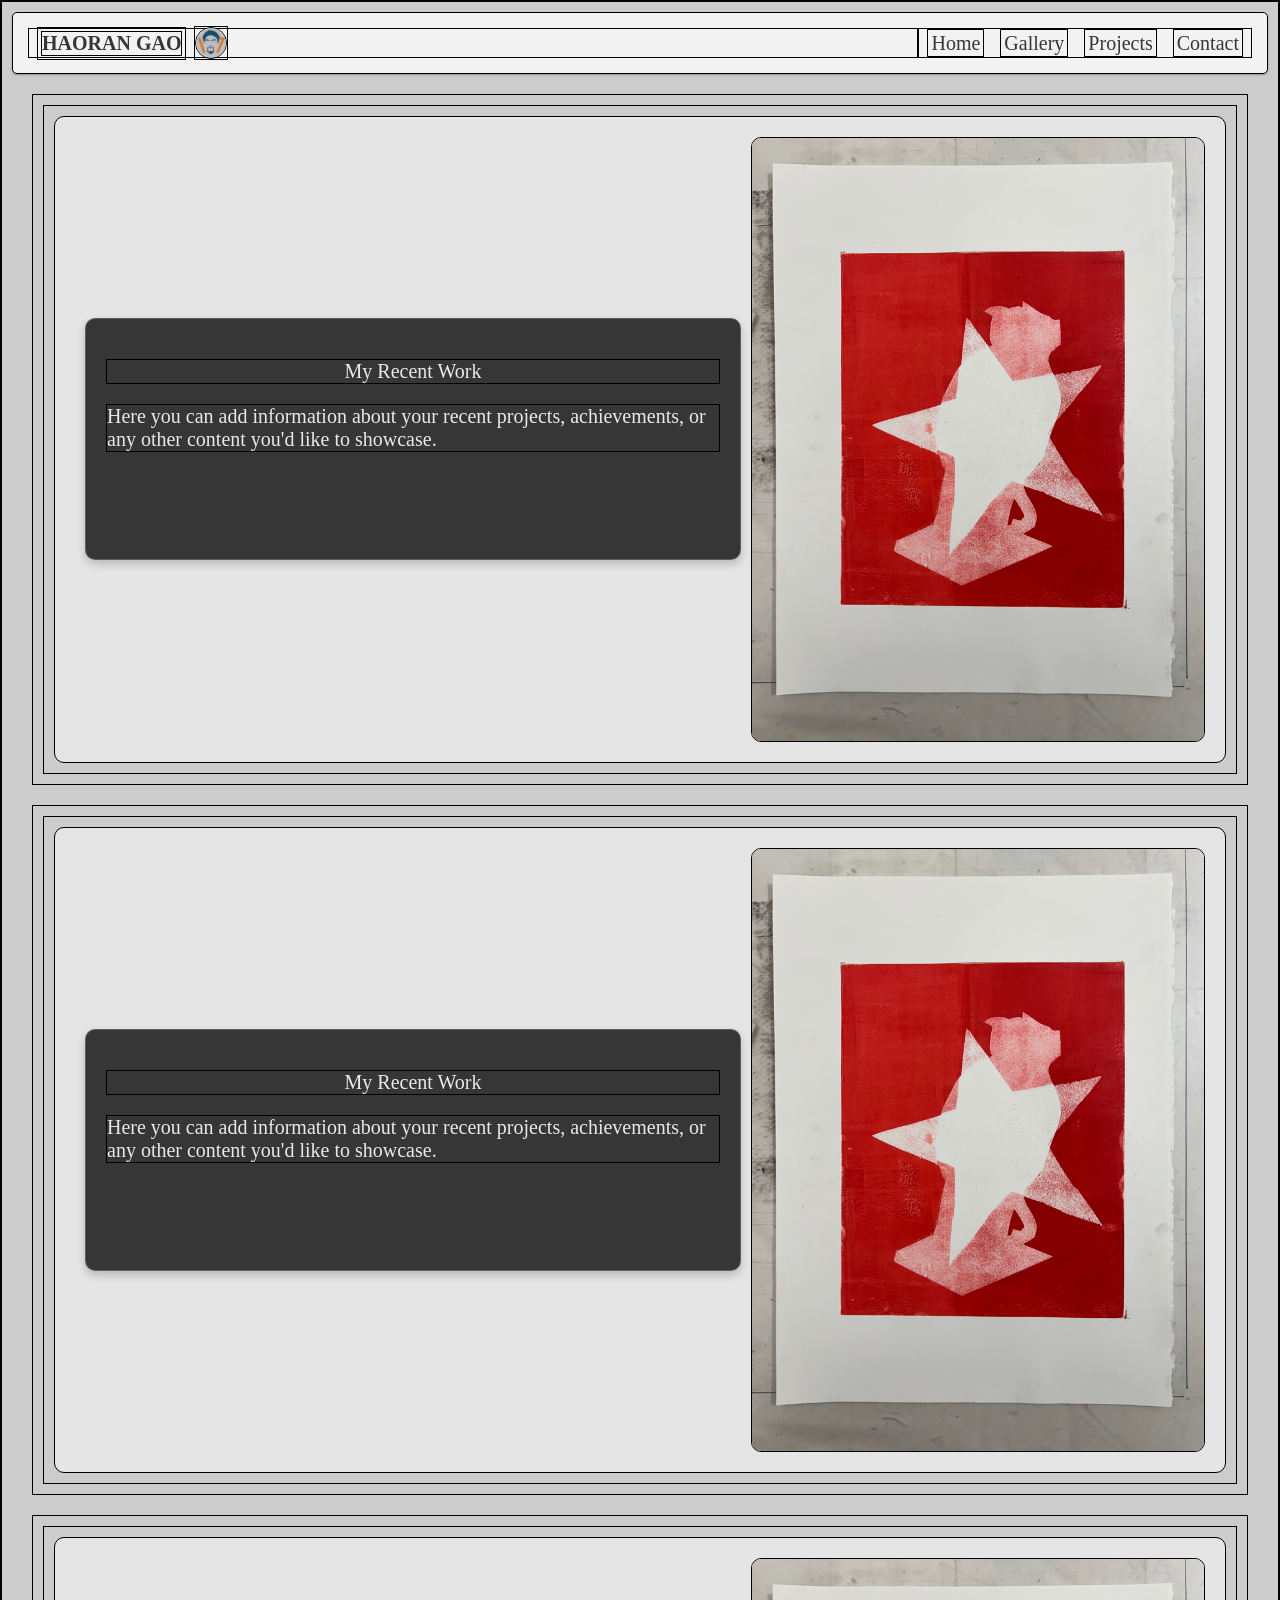
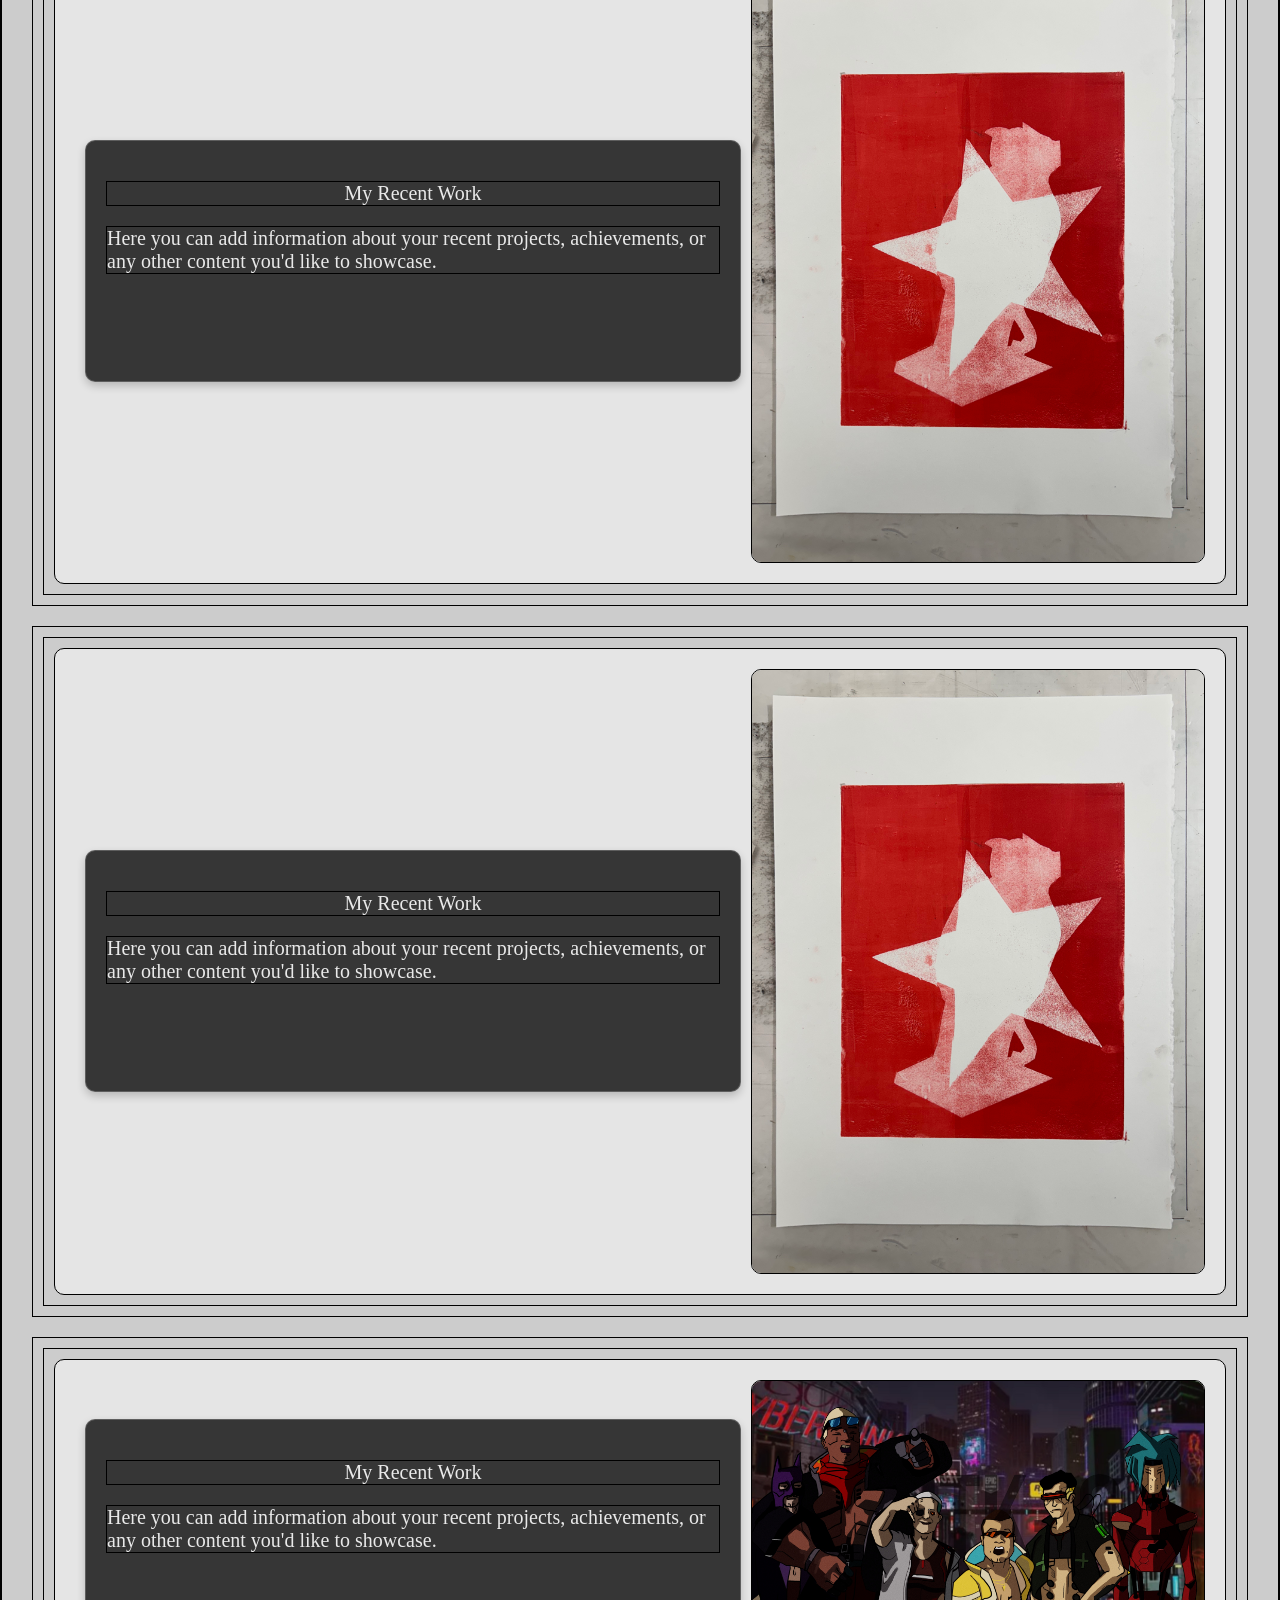
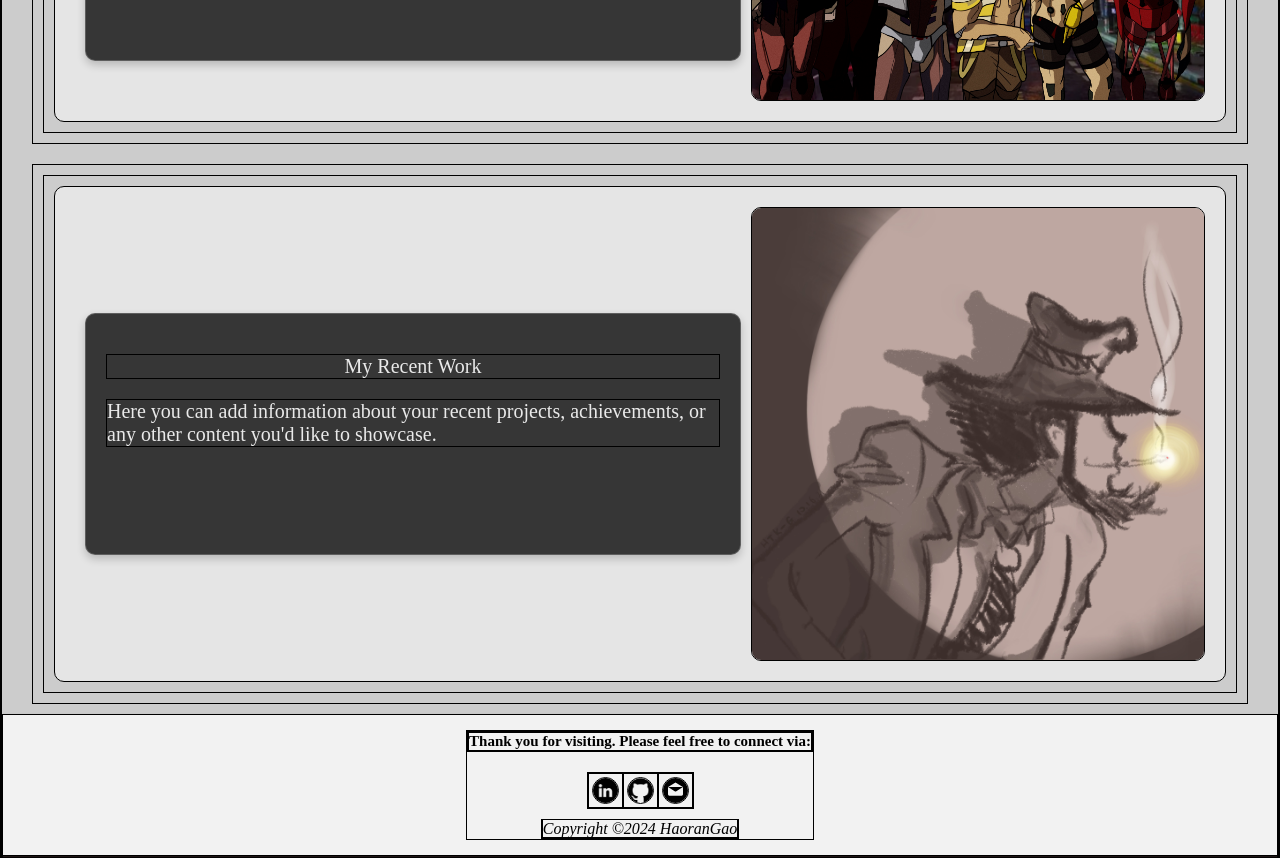
==== gallery.html @ ced47482 "first commit" ====
<!DOCTYPE html>
<html lang="en">
  <head>
    <meta charset="UTF-8" />
    <meta name="viewport" content="width=device-width, initial-scale=1.0" />
    <meta
      name="description"
      content="Explore the portfolio of Haoran Gao, a designer, developer, and artist with a passion for innovation and creativity."
    />
    <meta
      name="keywords"
      content="Haoran Gao, Web Design, Developer, Portfolio, Art, Technology"
    />
    <meta name="author" content="Harrison Gao" />
    <meta name="robots" content="index, follow" />
    <!-- Tells Google to index this page -->
    <title>HTK·浩然</title>
    <link rel="icon" href="assets/images/favicon.ico" />
    <link rel="stylesheet" href="CSS/style.css" />
    <script src="js/script.js" defer></script>
    <script type="application/ld+json">
      {
        "@context": "https://schema.org",
        "@type": "Person",
        "name": "Haoran Gao",
        "jobTitle": "Web Developer & Designer",
        "url": "https://yourwebsite.com",
        "sameAs": [
          "https://www.linkedin.com/in/harrisongao/",
          "https://github.com/HTK-G"
        ]
      }
    </script>
  </head>

  <!-- 网站主体，我用flex box来设计的，整体为 column排列 -->
  <body>
    <!-- 导航栏 -->
    <header class="flex topBar base shadow">
      <!-- profile picture + logo -->
      <div
        class="flex home"
        style="justify-content: flex-start; align-items: center"
      >
        <a class="nav mgr8 mgl8" href="index.html"><b>HAORAN GAO </b></a>
        <a href="index.html"
          ><img
            class="topIcon flex1"
            src="assets/images/logos/Navy.png"
            alt="HaoranGao Logo"
        /></a>
      </div>
      <!-- Navigation links -->
      <div class="hamburger" onclick="toggleMenu()">
        <span></span>
        <span></span>
        <span></span>
      </div>
      <div class="nav-links">
        <a class="nav mgl8 mgr8" href="index.html">Home</a>
        <!-- <a class="nav mgl8 mgr8" href="about.html">About</a> -->
        <a class="nav mgl8 mgr8" href="gallery.html">Gallery</a>
        <a class="nav mgl8 mgr8" href="project.html">Projects</a>
        <a class="nav mgl8 mgr8" onclick="location.href='#contact'">Contact</a>
      </div>
    </header>

    <!-- 主内容 -->

    <section class="flex1 content column" style="margin: 10px 30px 10px 30px">
      <!-- New flex box -->
      <div class="content-wrapper">
        <div class="profile-box" style="margin: 10px 10px; align-items: center">
          <div
            class="contentBase display shadow mgt8"
            style="background-color: rgba(45, 45, 45, 0.95)"
          >
            <p style="font-family: garamond; text-align: center">
              My Recent Work
            </p>
            <p style="font-family: 'Times New Roman', Times, serif">
              Here you can add information about your recent projects,
              achievements, or any other content you'd like to showcase.
            </p>
          </div>
          <img
            src="assets/images/artwork/IMG_6521.jpeg"
            alt="Project Image"
            style="order: 2"
          />
          <!-- /* This puts the image on the right side */  -->
        </div>
      </div>
    </section>

    <section class="flex1 content column" style="margin: 10px 30px 10px 30px">
      <!-- New flex box -->
      <div class="content-wrapper">
        <div class="profile-box" style="margin: 10px 10px; align-items: center">
          <div
            class="contentBase display shadow mgt8"
            style="background-color: rgba(45, 45, 45, 0.95)"
          >
            <p style="font-family: garamond; text-align: center">
              My Recent Work
            </p>
            <p style="font-family: 'Times New Roman', Times, serif">
              Here you can add information about your recent projects,
              achievements, or any other content you'd like to showcase.
            </p>
          </div>
          <img
            src="assets/images/artwork/IMG_6521.jpeg"
            alt="Project Image"
            style="order: 2"
          />
          <!-- /* This puts the image on the right side */  -->
        </div>
      </div>
    </section>

    <section class="flex1 content column" style="margin: 10px 30px 10px 30px">
      <!-- New flex box -->
      <div class="content-wrapper">
        <div class="profile-box" style="margin: 10px 10px; align-items: center">
          <div
            class="contentBase display shadow mgt8"
            style="background-color: rgba(45, 45, 45, 0.95)"
          >
            <p style="font-family: garamond; text-align: center">
              My Recent Work
            </p>
            <p style="font-family: 'Times New Roman', Times, serif">
              Here you can add information about your recent projects,
              achievements, or any other content you'd like to showcase.
            </p>
          </div>
          <img
            src="assets/images/artwork/IMG_6521.jpeg"
            alt="Project Image"
            style="order: 2"
          />
          <!-- /* This puts the image on the right side */  -->
        </div>
      </div>
    </section>

    <section class="flex1 content column" style="margin: 10px 30px 10px 30px">
      <!-- New flex box -->
      <div class="content-wrapper">
        <div class="profile-box" style="margin: 10px 10px; align-items: center">
          <div
            class="contentBase display shadow mgt8"
            style="background-color: rgba(45, 45, 45, 0.95)"
          >
            <p style="font-family: garamond; text-align: center">
              My Recent Work
            </p>
            <p style="font-family: 'Times New Roman', Times, serif">
              Here you can add information about your recent projects,
              achievements, or any other content you'd like to showcase.
            </p>
          </div>
          <img
            src="assets/images/artwork/IMG_6521.jpeg"
            alt="Project Image"
            style="order: 2"
          />
          <!-- /* This puts the image on the right side */  -->
        </div>
      </div>
    </section>

    <section class="flex1 content column" style="margin: 10px 30px 10px 30px">
      <!-- New flex box -->
      <div class="content-wrapper">
        <div class="profile-box" style="margin: 10px 10px; align-items: center">
          <div
            class="contentBase display shadow mgt8"
            style="background-color: rgba(45, 45, 45, 0.95)"
          >
            <p style="font-family: garamond; text-align: center">
              My Recent Work
            </p>
            <p style="font-family: 'Times New Roman', Times, serif">
              Here you can add information about your recent projects,
              achievements, or any other content you'd like to showcase.
            </p>
          </div>
          <img
            src="assets/images/artwork/《赛博贵物：狠活行者》.jpg"
            alt="Project Image"
            style="order: 2"
          />
          <!-- /* This puts the image on the right side */  -->
        </div>
      </div>
    </section>

    <section class="flex1 content column" style="margin: 10px 30px 10px 30px">
      <!-- New flex box -->
      <div class="content-wrapper">
        <div class="profile-box" style="margin: 10px 10px; align-items: center">
          <div
            class="contentBase display shadow mgt8"
            style="background-color: rgba(45, 45, 45, 0.95)"
          >
            <p style="font-family: garamond; text-align: center">
              My Recent Work
            </p>
            <p style="font-family: 'Times New Roman', Times, serif">
              Here you can add information about your recent projects,
              achievements, or any other content you'd like to showcase.
            </p>
          </div>
          <img
            src="assets/images/artwork/Romantic.jpg"
            alt="Project Image"
            style="order: 2"
          />
          <!-- /* This puts the image on the right side */  -->
        </div>
      </div>
    </section>

    <!-- bottom display area -->
    <section
      class="flex1 flex footer base shadow"
      style="border-radius: 0; height: 100px; justify-content: center"
      id="contact"
    >
      <!-- 底部栏中间区 -->
      <div
        class="flex column"
        style="justify-content: center; align-items: center"
      >
        <div class="flex" style="align-self: center; margin-bottom: 10px">
          <b style="font-size: 15px"
            >Thank you for visiting. Please feel free to connect via:</b
          >
        </div>
        <!-- profile picture + logo -->
        <div
          class="flex"
          style="justify-content: center; align-items: center; margin: 10px"
        >
          <a
            style="display: inline-block"
            href="https://www.linkedin.com/in/harrisongao/"
            target="_blank"
          >
            <img
              class="flex topIcon"
              style="width: 25px; align-self: center; margin: 3px"
              src="assets/images/icons/linkedin.png"
              alt="a"
            />
          </a>
          <a
            style="display: inline-block"
            href="https://github.com/HTK-G"
            target="_blank"
          >
            <img
              class="flex topIcon"
              style="width: 25px; align-self: center; margin: 3px"
              src="assets/images/icons/github.png"
              alt="a"
            />
          </a>
          <a style="display: inline-block" href="mailto:hg2655@nyu.edu"
            ><img
              class="flex topIcon"
              style="width: 25px; align-self: center; margin: 3px"
              src="assets/images/icons/email.svg"
              alt="email"
          /></a>
        </div>
        <div><i>Copyright ©2024 HaoranGao</i></div>
      </div>
    </section>

    <!-- Add this script at the end of the body tag -->
  </body>
</html>
---- CSS/style.css ----
/*  */
    * {
    border: 1px black solid;
    }

    /* GLOBAL STYLES
      These affect the entire website:
      - Sets up the background image
      - Makes sure the page takes up full height
      - Sets basic background color */
    body {

        display: flex;
        flex-direction: column;
        background-image: url("../assets/images/backgroundImages/blackGrey.jpg");
        background-color: rgb(0,0,0, 0.2);
        background-blend-mode: overlay;
        background-size: cover;
        background-attachment: fixed;
        margin: 0;
        padding: 0;
        display: flex;
        flex-direction: column;
        min-height: 100vh;
    }
    /* FOOTER STYLES
    Bottom section of the page:
    - Container sizing
    - Positioning
    - Spacing for footer content */
    .footer {
        padding: 15px; /* Reduced from 30px */
        height: 86px; /* Reduced by 14% from original 100px */
        z-index: 1;
        margin-top: auto;
    }

    .flex {
      display: flex;
    }

    .flex1 {
      flex: 1;
    }

    .column {
      flex-direction: column;
    }

    .topBar {
      margin-top: 25px auto;
      margin: 10px;
      padding: 15px;
      height: 30px;
      z-index: 2;
      border-radius: 10px;
    }

    .topBar::-webkit-scrollbar {
      display: none;
    }

    .topIcon {
      display: flex;
      align-self: center;
      width: 30px;
      border-radius: 50px;
    }

    .mgl8 {
      margin-left: 8px;
    }

    .mgr8 {
      margin-right: 8px;
    }

    .nav {
      display: flex;
      text-decoration: none;
      align-items: center;
      color: rgb(54, 54, 54);
      font-size: 20px;
      padding: 3px;
      font-family: rubik;
    }

    .nav:hover {
      color: #e7e7e7;
      background-color: rgb(56, 56, 56);
      border-radius: 5px;
    }

    .home {
      flex: 1;
      text-decoration: none;
      align-items: center;
    }

    /* MAIN CONTENT AREA STYLES
      Styles for the main page content:
      - Content container
      - Display cards
      - Scrolling behavior */
    .content::-webkit-scrollbar {
      display: none;
    }

    .shadow {
      box-shadow: rgba(144, 103, 103, 0.2) 0px 2px 1px -1px,
        rgb(0 0 0/14%) 0px 1px 1px 0px, rgb(0 0 0/12%) 0px 1px 3px 0px;
    }

    .base {
      background-color: rgba(255, 255, 255, 0.74);
      border-radius: 5px;
    }
    .contentBase {
      background-color: rgba(255, 255, 255, 0.5);
      border-radius: 5px;
    }

    .display {
      margin: 10px;
    }

    /* Profile Section Fixes */
    .content-wrapper {
      display: flex;
      justify-content: center;
      align-items: center;
      height: auto; /* Allow it to grow */
      margin: 10px; /* Adjust the margin as needed */
    }

    .profile-box {
        display: flex;
        align-items: center;
        justify-content: space-between;
        width: 95%;
        max-width: 1200px;
        margin: 0 auto;
        padding: 20px;
        background-color: rgba(255, 255, 255, 0.5);
        border-radius: 10px;
    }
    
    .profile-box img {
        width: 40%; /* 4:6 ratio */
        border-radius: 10px;
    }
    
    .profile-box .text-box {
        width: 60%; /* 4:6 ratio */
        padding: 20px;
        background-color: rgba(50, 50, 50, 0.8);
        color: white;
        border-radius: 10px;
        border: 1px solid rgba(255, 255, 255, 0.2);
        box-shadow: 0 4px 8px rgba(0, 0, 0, 0.2);
    }
    

    .profile-box div {
      flex-grow: 1;
      padding: 20px;
      background-color: rgba(50, 50, 50, 0.8);
      color: white;
      border-radius: 10px;
      border: 1px solid rgba(255, 255, 255, 0.2);
      box-shadow: 0 4px 8px rgba(0, 0, 0, 0.2);
      min-height: 200px;
      text-align: left;
    }

    .profile-box p {
      color: rgb(233, 233, 233);
      font-family: Arial, sans-serif;
      font-size: 20px;
    }

    /* Media Queries */
    @media (max-width: 768px) {
      .profile-box {
        flex-direction: column;
        width: 100%;
      }

      .profile-box img {
        width: 45vw;
        margin-right: 5px;
        margin-bottom: 5px;
      }

      .profile-box div {
        padding: 10px;
        text-align: center;
      }

      .profile-box p {
        font-size: 4vw;
      }
    }

    /* Hamburger Menu Styles */
    .hamburger {
      display: none;
      flex-direction: column;
      cursor: pointer;
      padding: 5px;
      margin-right: 15px;
    }

    .hamburger span {
      background: #363636;
      height: 3px;
      width: 25px;
      margin: 2px 0;
      border-radius: 2px;
      transition: all 0.3s ease;
    }

    .nav-links {
      display: flex;
      transition: all 0.3s ease-in-out;
    }

    /* Mobile Responsive Styles */
    /* HAMBURGER MENU STYLES
      Mobile navigation controls:
      - The three-line menu icon
      - Animation for menu open/close
      - Dropdown menu appearance */
    @media screen and (max-width: 768px) {
      .hamburger {
        display: flex;
      }

      .nav-links {
        display: none;
        position: absolute;
        top: 60px;
        right: 10px;
        flex-direction: column;
        background: rgba(255, 255, 255, 0.95);
        padding: 10px;
        border-radius: 5px;
        box-shadow: 0 2px 5px rgba(0, 0, 0, 0.2);
      }

      .nav-links.active {
        display: flex;
      }

      .nav-links a {
        margin: 5px 0;
      }

      /* Animation for hamburger menu */
      .hamburger.active span:nth-child(1) {
        transform: rotate(45deg) translate(5px, 5px);
      }

      .hamburger.active span:nth-child(2) {
        opacity: 0;
      }

      .hamburger.active span:nth-child(3) {
        transform: rotate(-45deg) translate(5px, -5px);
      }
    }



    .three-section-container {
        display: flex;
        justify-content: space-between;
        width: 95%;
        max-width: 1200px;
        margin: 20px auto;
    }
    
    .section-box {
        width: 32%; /* Evenly distributed in the row */
        background-color: rgba(50, 50, 50, 0.8);
        padding: 20px;
        text-align: center;
        border-radius: 10px;
        box-shadow: 0 4px 8px rgba(0, 0, 0, 0.2);
    }
    
    .section-box img {
        width: 100%;
        max-width: 100%;
        height: auto;
        border-radius: 10px;
    }
    
    .section-box p {
        margin-top: 10px;
        font-size: 16px;
        color: #fff;
    }


/* Time display */
    .time-section {
        text-align: center;
        padding: 5px 10px;
        margin-top: 0px;
        border-radius: 1px;
        color: rgb(233, 233, 233);
        font-size: 18px;
    }
    .time-section p {
        display: flex;
        align-items: center;
        justify-content: center;
        font-size: 16px;
        margin: 0;
    }
    
    #current-time {
        font-size: 18px;
        font-weight: bold;
    }
    
    img {
        max-width: 100%; /* Prevent oversized images */
        height: auto;
    }
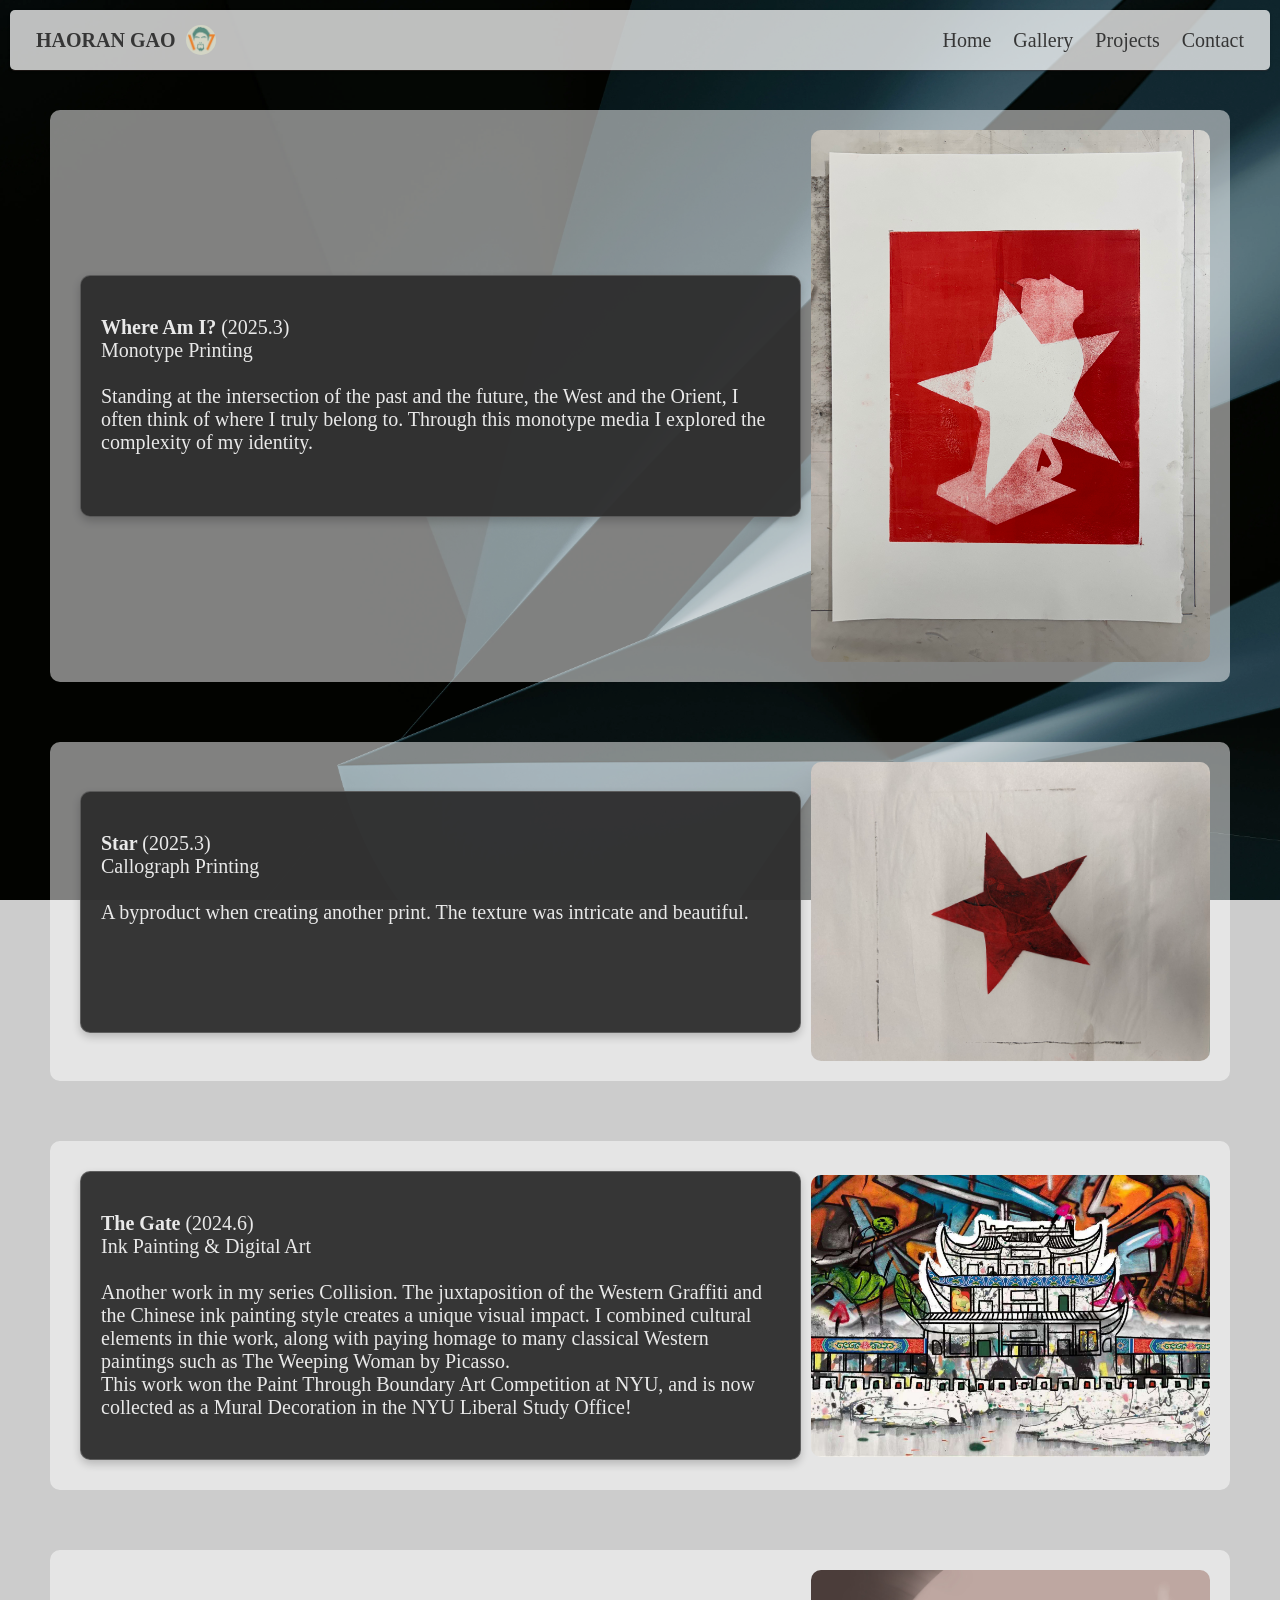
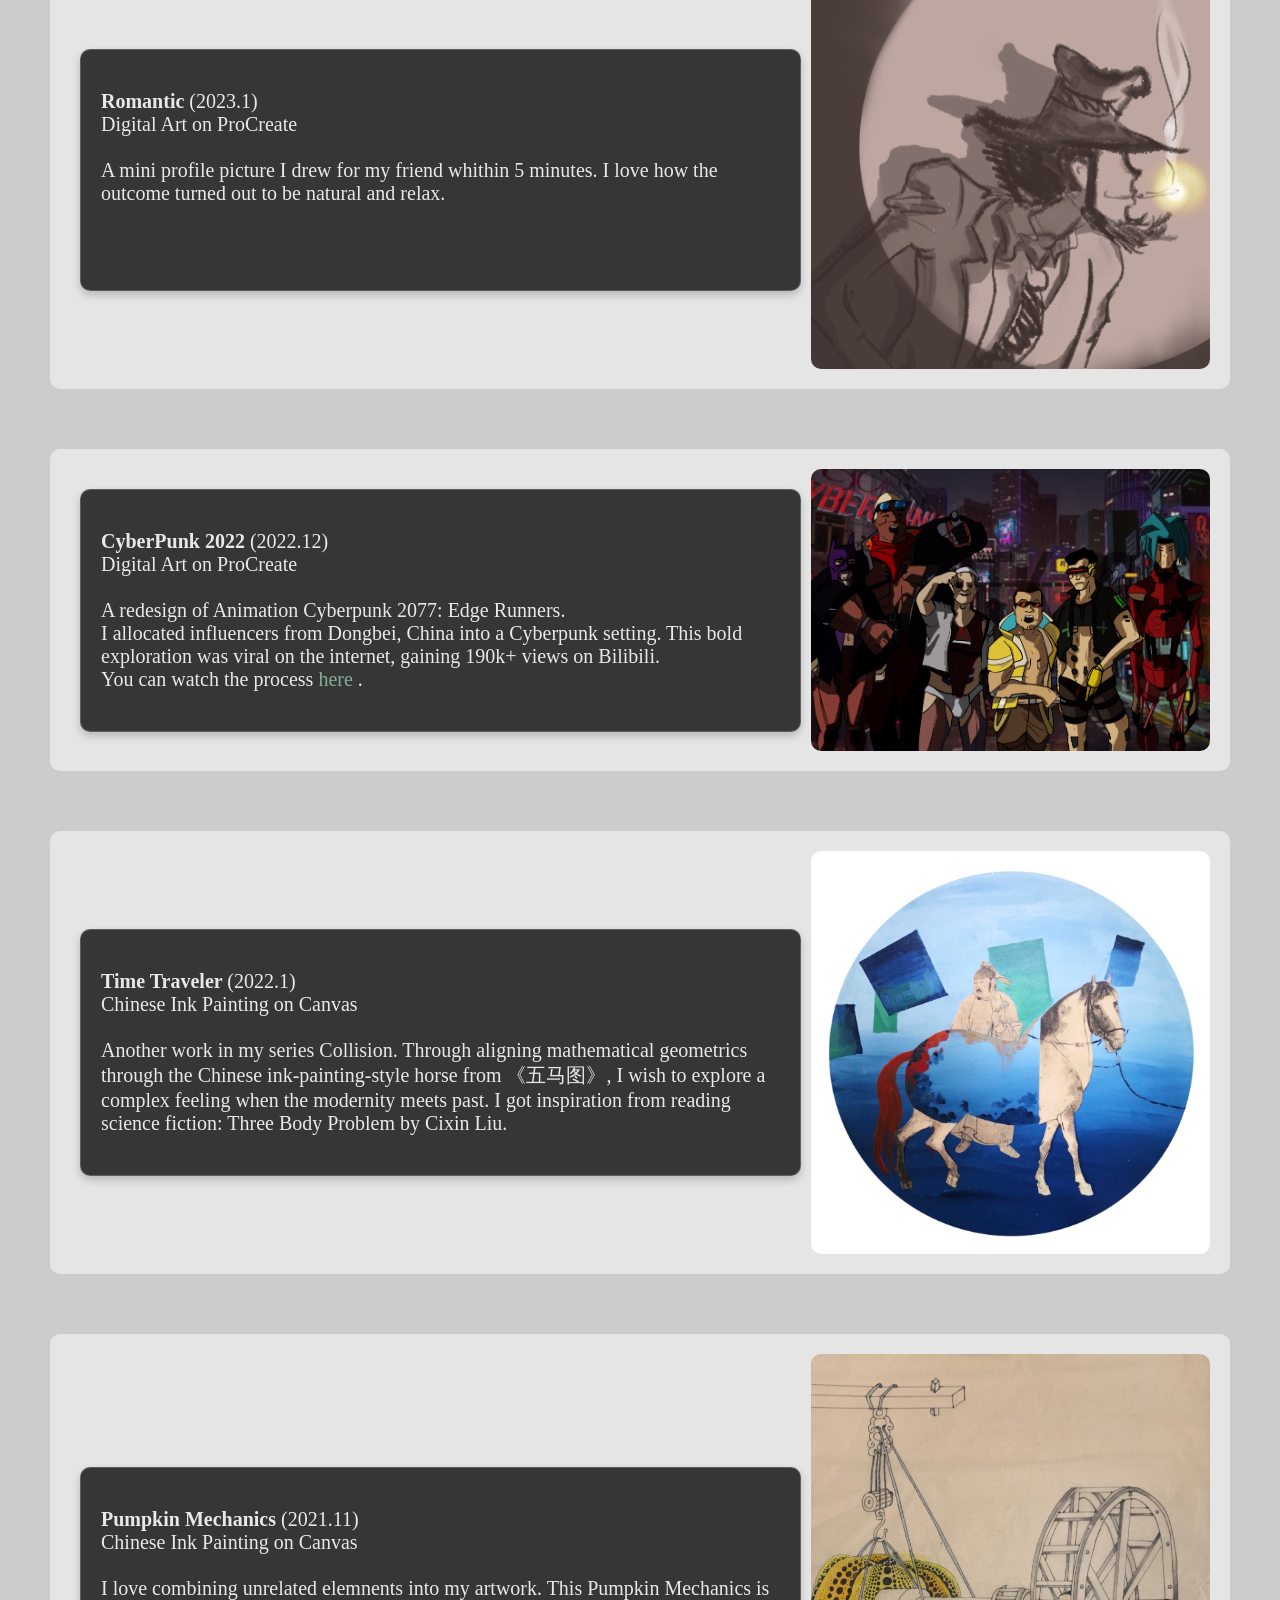
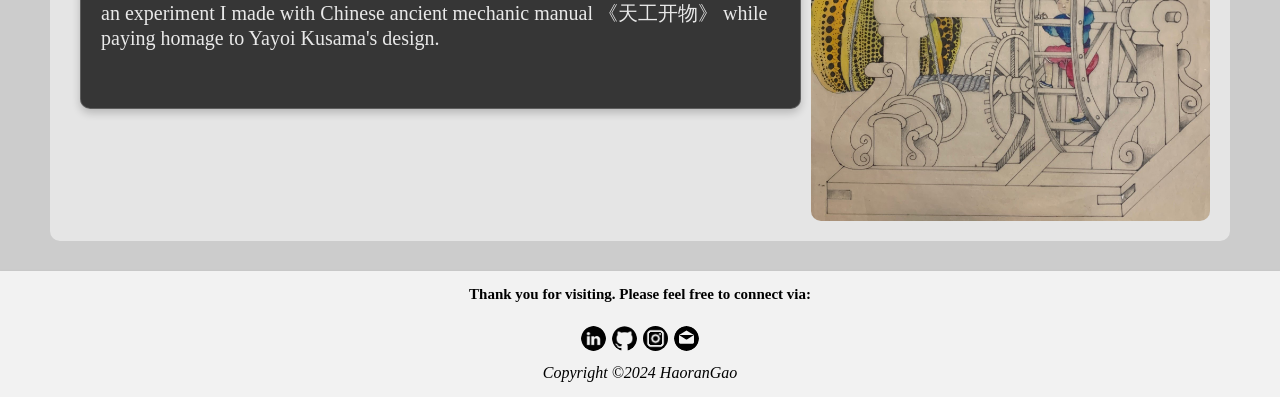
==== commit 5dd9cb59: "initial commit" ====
--- a/gallery.html
+++ b/gallery.html
@@ -22,13 +22,17 @@
       {
         "@context": "https://schema.org",
         "@type": "Person",
-        "name": "Haoran Gao",
+        "name": "Harrison Gao",
         "jobTitle": "Web Developer & Designer",
         "url": "https://yourwebsite.com",
         "sameAs": [
           "https://www.linkedin.com/in/harrisongao/",
-          "https://github.com/HTK-G"
-        ]
+          "https://github.com/HTK-G",
+          "https://www.instagram.com/htk_harrison/"
+        ],
+        "alumniOf": "New York University",
+        "knowsAbout": ["Web Development", "Design", "Programming", "Art"],
+        "image": "https://yourwebsite.com/assets/images/profile_pictures/profileWarm.jpeg"
       }
     </script>
   </head>
@@ -46,7 +50,7 @@
         <a href="index.html"
           ><img
             class="topIcon flex1"
-            src="assets/images/logos/Navy.png"
+            src="assets/images/logos/Forest.png"
             alt="HaoranGao Logo"
         /></a>
       </div>
@@ -75,116 +79,163 @@
             class="contentBase display shadow mgt8"
             style="background-color: rgba(45, 45, 45, 0.95)"
           >
-            <p style="font-family: garamond; text-align: center">
-              My Recent Work
-            </p>
-            <p style="font-family: 'Times New Roman', Times, serif">
-              Here you can add information about your recent projects,
-              achievements, or any other content you'd like to showcase.
-            </p>
-          </div>
-          <img
-            src="assets/images/artwork/IMG_6521.jpeg"
-            alt="Project Image"
-            style="order: 2"
-          />
-          <!-- /* This puts the image on the right side */  -->
-        </div>
-      </div>
-    </section>
-
-    <section class="flex1 content column" style="margin: 10px 30px 10px 30px">
-      <!-- New flex box -->
-      <div class="content-wrapper">
-        <div class="profile-box" style="margin: 10px 10px; align-items: center">
-          <div
-            class="contentBase display shadow mgt8"
-            style="background-color: rgba(45, 45, 45, 0.95)"
-          >
-            <p style="font-family: garamond; text-align: center">
-              My Recent Work
-            </p>
-            <p style="font-family: 'Times New Roman', Times, serif">
-              Here you can add information about your recent projects,
-              achievements, or any other content you'd like to showcase.
-            </p>
-          </div>
-          <img
-            src="assets/images/artwork/IMG_6521.jpeg"
-            alt="Project Image"
-            style="order: 2"
-          />
-          <!-- /* This puts the image on the right side */  -->
-        </div>
-      </div>
-    </section>
-
-    <section class="flex1 content column" style="margin: 10px 30px 10px 30px">
-      <!-- New flex box -->
-      <div class="content-wrapper">
-        <div class="profile-box" style="margin: 10px 10px; align-items: center">
-          <div
-            class="contentBase display shadow mgt8"
-            style="background-color: rgba(45, 45, 45, 0.95)"
-          >
-            <p style="font-family: garamond; text-align: center">
-              My Recent Work
-            </p>
-            <p style="font-family: 'Times New Roman', Times, serif">
-              Here you can add information about your recent projects,
-              achievements, or any other content you'd like to showcase.
-            </p>
-          </div>
-          <img
-            src="assets/images/artwork/IMG_6521.jpeg"
-            alt="Project Image"
-            style="order: 2"
-          />
-          <!-- /* This puts the image on the right side */  -->
-        </div>
-      </div>
-    </section>
-
-    <section class="flex1 content column" style="margin: 10px 30px 10px 30px">
-      <!-- New flex box -->
-      <div class="content-wrapper">
-        <div class="profile-box" style="margin: 10px 10px; align-items: center">
-          <div
-            class="contentBase display shadow mgt8"
-            style="background-color: rgba(45, 45, 45, 0.95)"
-          >
-            <p style="font-family: garamond; text-align: center">
-              My Recent Work
-            </p>
-            <p style="font-family: 'Times New Roman', Times, serif">
-              Here you can add information about your recent projects,
-              achievements, or any other content you'd like to showcase.
-            </p>
-          </div>
-          <img
-            src="assets/images/artwork/IMG_6521.jpeg"
-            alt="Project Image"
-            style="order: 2"
-          />
-          <!-- /* This puts the image on the right side */  -->
-        </div>
-      </div>
-    </section>
-
-    <section class="flex1 content column" style="margin: 10px 30px 10px 30px">
-      <!-- New flex box -->
-      <div class="content-wrapper">
-        <div class="profile-box" style="margin: 10px 10px; align-items: center">
-          <div
-            class="contentBase display shadow mgt8"
-            style="background-color: rgba(45, 45, 45, 0.95)"
-          >
-            <p style="font-family: garamond; text-align: center">
-              My Recent Work
-            </p>
-            <p style="font-family: 'Times New Roman', Times, serif">
-              Here you can add information about your recent projects,
-              achievements, or any other content you'd like to showcase.
+            <p
+              style="
+                font-family: 'Times New Roman', Times, serif;
+                text-align: left;
+              "
+            >
+              <strong>Where Am I? </strong>(2025.3) <br />
+              Monotype Printing <br />
+              <br />
+              Standing at the intersection of the past and the future, the West
+              and the Orient, I often think of where I truly belong to. Through
+              this monotype media I explored the complexity of my identity.
+            </p>
+          </div>
+          <img
+            src="assets/images/artwork/WhereAmI.jpeg"
+            alt="Project Image"
+            style="order: 2"
+          />
+          <!-- /* This puts the image on the right side */  -->
+        </div>
+      </div>
+    </section>
+
+    <section class="flex1 content column" style="margin: 10px 30px 10px 30px">
+      <!-- New flex box -->
+      <div class="content-wrapper">
+        <div class="profile-box" style="margin: 10px 10px; align-items: center">
+          <div
+            class="contentBase display shadow mgt8"
+            style="background-color: rgba(45, 45, 45, 0.95)"
+          >
+            <p
+              style="
+                font-family: 'Times New Roman', Times, serif;
+                text-align: left;
+              "
+            >
+              <strong>Star </strong> (2025.3)<br />
+              Callograph Printing <br />
+              <br />
+              A byproduct when creating another print. The texture was intricate
+              and beautiful.
+            </p>
+          </div>
+          <img
+            src="assets/images/artwork/star.jpeg"
+            alt="Project Image"
+            style="order: 2"
+          />
+          <!-- /* This puts the image on the right side */  -->
+        </div>
+      </div>
+    </section>
+
+    <section class="flex1 content column" style="margin: 10px 30px 10px 30px">
+      <!-- New flex box -->
+      <div class="content-wrapper">
+        <div class="profile-box" style="margin: 10px 10px; align-items: center">
+          <div
+            class="contentBase display shadow mgt8"
+            style="background-color: rgba(45, 45, 45, 0.95)"
+          >
+            <p
+              style="
+                font-family: 'Times New Roman', Times, serif;
+                text-align: left;
+              "
+            >
+              <strong>The Gate </strong> (2024.6) <br />
+              Ink Painting & Digital Art <br />
+              <br />
+              Another work in my series Collision. The juxtaposition of the
+              Western Graffiti and the Chinese ink painting style creates a
+              unique visual impact. I combined cultural elements in thie work,
+              along with paying homage to many classical Western paintings such
+              as The Weeping Woman by Picasso.
+              <br />
+              This work won the Paint Through Boundary Art Competition at NYU,
+              and is now collected as a Mural Decoration in the NYU Liberal
+              Study Office!
+            </p>
+          </div>
+          <img
+            src="assets/images/artwork/Gate.jpg"
+            alt="Project Image"
+            style="order: 2"
+          />
+          <!-- /* This puts the image on the right side */  -->
+        </div>
+      </div>
+    </section>
+
+    <section class="flex1 content column" style="margin: 10px 30px 10px 30px">
+      <!-- New flex box -->
+      <div class="content-wrapper">
+        <div class="profile-box" style="margin: 10px 10px; align-items: center">
+          <div
+            class="contentBase display shadow mgt8"
+            style="background-color: rgba(45, 45, 45, 0.95)"
+          >
+            <p
+              style="
+                font-family: 'Times New Roman', Times, serif;
+                text-align: left;
+              "
+            >
+              <strong>Romantic </strong> (2023.1) <br />
+              Digital Art on ProCreate <br />
+              <br />
+              A mini profile picture I drew for my friend whithin 5 minutes. I
+              love how the outcome turned out to be natural and relax.
+            </p>
+          </div>
+          <img
+            src="assets/images/artwork/Romantic.jpg"
+            alt="Project Image"
+            style="order: 2"
+          />
+          <!-- /* This puts the image on the right side */  -->
+        </div>
+      </div>
+    </section>
+
+    <section class="flex1 content column" style="margin: 10px 30px 10px 30px">
+      <!-- New flex box -->
+      <div class="content-wrapper">
+        <div class="profile-box" style="margin: 10px 10px; align-items: center">
+          <div
+            class="contentBase display shadow mgt8"
+            style="background-color: rgba(45, 45, 45, 0.95)"
+          >
+            <p
+              style="
+                font-family: 'Times New Roman', Times, serif;
+                text-align: left;
+              "
+            >
+              <strong>CyberPunk 2022 </strong> (2022.12) <br />
+              Digital Art on ProCreate <br />
+              <br />
+              A redesign of Animation Cyberpunk 2077: Edge Runners.
+              <br />
+              I allocated influencers from Dongbei, China into a Cyberpunk
+              setting. This bold exploration was viral on the internet, gaining
+              190k+ views on Bilibili. <br />You can watch the process
+              <a
+                href="https://www.bilibili.com/video/BV1o24y197yV/?spm_id_from=333.1387.homepage.video_card.click&vd_source=06ea6bfe9d1627e066bf736eb6592aa3"
+                style="
+                  color: rgba(179, 250, 214, 0.622);
+                  font-family: 'Times New Roman';
+                  text-decoration: none;
+                "
+                target="_blank"
+              >
+                here </a
+              >.
             </p>
           </div>
           <img
@@ -205,16 +256,56 @@
             class="contentBase display shadow mgt8"
             style="background-color: rgba(45, 45, 45, 0.95)"
           >
-            <p style="font-family: garamond; text-align: center">
-              My Recent Work
-            </p>
-            <p style="font-family: 'Times New Roman', Times, serif">
-              Here you can add information about your recent projects,
-              achievements, or any other content you'd like to showcase.
-            </p>
-          </div>
-          <img
-            src="assets/images/artwork/Romantic.jpg"
+            <p
+              style="
+                font-family: 'Times New Roman', Times, serif;
+                text-align: left;
+              "
+            >
+              <strong>Time Traveler </strong> (2022.1) <br />
+              Chinese Ink Painting on Canvas <br />
+              <br />
+              Another work in my series Collision. Through aligning mathematical
+              geometrics through the Chinese ink-painting-style horse from
+              《五马图》, I wish to explore a complex feeling when the modernity
+              meets past. I got inspiration from reading science fiction: Three
+              Body Problem by Cixin Liu.
+            </p>
+          </div>
+          <img
+            src="assets/images/artwork/timeTraveler.jpg"
+            alt="Project Image"
+            style="order: 2"
+          />
+          <!-- /* This puts the image on the right side */  -->
+        </div>
+      </div>
+    </section>
+
+    <section class="flex1 content column" style="margin: 10px 30px 10px 30px">
+      <!-- New flex box -->
+      <div class="content-wrapper">
+        <div class="profile-box" style="margin: 10px 10px; align-items: center">
+          <div
+            class="contentBase display shadow mgt8"
+            style="background-color: rgba(45, 45, 45, 0.95)"
+          >
+            <p
+              style="
+                font-family: 'Times New Roman', Times, serif;
+                text-align: left;
+              "
+            >
+              <strong>Pumpkin Mechanics </strong> (2021.11) <br />
+              Chinese Ink Painting on Canvas <br />
+              <br />
+              I love combining unrelated elemnents into my artwork. This Pumpkin
+              Mechanics is an experiment I made with Chinese ancient mechanic
+              manual 《天工开物》 while paying homage to Yayoi Kusama's design.
+            </p>
+          </div>
+          <img
+            src="assets/images/artwork/@pumpkin.jpg"
             alt="Project Image"
             style="order: 2"
           />
@@ -268,6 +359,18 @@
               alt="a"
             />
           </a>
+          <a
+            style="display: inline-block"
+            href="https://www.instagram.com/htk_harrison/"
+            target="_blank"
+          >
+            <img
+              class="flex topIcon"
+              style="width: 25px; align-self: center; margin: 3px"
+              src="assets/images/icons/ins.png"
+              alt="a"
+            />
+          </a>
           <a style="display: inline-block" href="mailto:hg2655@nyu.edu"
             ><img
               class="flex topIcon"
--- a/CSS/style.css
+++ b/CSS/style.css
@@ -1,8 +1,8 @@
 
     /*  */
-    * {
+    /* * {
     border: 1px black solid;
-    }
+    } */
 
     /* GLOBAL STYLES
       These affect the entire website:
@@ -13,7 +13,7 @@
 
         display: flex;
         flex-direction: column;
-        background-image: url("../assets/images/backgroundImages/blackGrey.jpg");
+        background-image: url("../assets/images/backgroundImages/blackGrey.webp");
         background-color: rgb(0,0,0, 0.2);
         background-blend-mode: overlay;
         background-size: cover;
@@ -147,7 +147,8 @@
     }
     
     .profile-box img {
-        width: 40%; /* 4:6 ratio */
+        object-fit: cover;
+        width: 35%; /* 4:6 ratio */
         border-radius: 10px;
     }
     
@@ -277,30 +278,55 @@
         display: flex;
         justify-content: space-between;
         width: 95%;
-        max-width: 1200px;
+        max-width: 1300px;
         margin: 20px auto;
     }
     
     .section-box {
-        width: 32%; /* Evenly distributed in the row */
+        width: 33%; /* Evenly distributed in the row */
         background-color: rgba(50, 50, 50, 0.8);
         padding: 20px;
         text-align: center;
         border-radius: 10px;
         box-shadow: 0 4px 8px rgba(0, 0, 0, 0.2);
+        margin: 5px;
     }
     
     .section-box img {
-        width: 100%;
-        max-width: 100%;
-        height: auto;
-        border-radius: 10px;
-    }
+        width: 100%;  /* Ensure images take full width */
+        height: 266px; /* Set a fixed height for uniform display */
+        object-fit: cover; /* Ensures the image fills the box without distortion */
+        border-radius: 10px;
+    }
+    
     
     .section-box p {
         margin-top: 10px;
         font-size: 16px;
         color: #fff;
+        text-align: center;
+    }
+/* 和profile wrapper类似 */
+    .section-wrapper{
+        display: flex;
+        align-items: center;
+        flex-direction: column;
+        justify-content: space-between;
+        width: 95%;
+        max-width: 1266px;
+        margin: 0 auto;
+        padding: 20px;
+        background-color: rgba(255, 255, 255, 0.5);
+        border-radius: 10px;
+    }
+    
+    .highlight-title {
+        font:bold;
+        text-align: center;
+        font-size: 20px;
+        font-weight: bold;
+        color: rgb(255, 255, 255);
+        margin-bottom: 15px;
     }
 
 
@@ -330,5 +356,10 @@
         max-width: 100%; /* Prevent oversized images */
         height: auto;
     }
+
+    .rainbow-text {
+        background-image: linear-gradient(to left, violet, indigo, blue, green, yellow, orange, red);   -webkit-background-clip: text;
+        color: transparent;
+      }
     
     
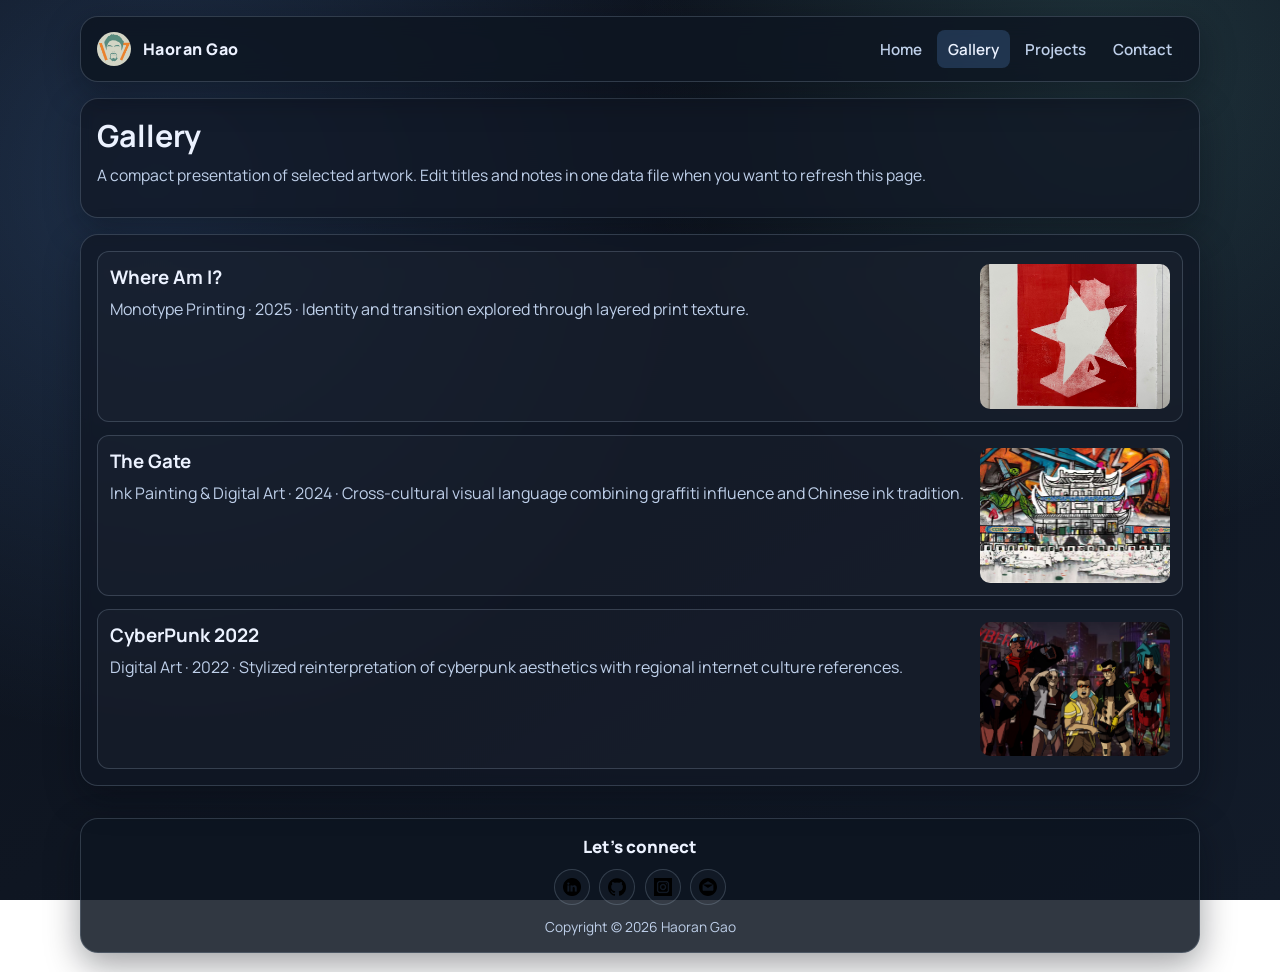
==== commit da594cfb: "Refactor site to professional data-driven static architecture" ====
--- a/gallery.html
+++ b/gallery.html
@@ -5,384 +5,65 @@
     <meta name="viewport" content="width=device-width, initial-scale=1.0" />
     <meta
       name="description"
-      content="Explore the portfolio of Haoran Gao, a designer, developer, and artist with a passion for innovation and creativity."
+      content="Gallery of visual works and experiments by Haoran Gao."
     />
-    <meta
-      name="keywords"
-      content="Haoran Gao, Web Design, Developer, Portfolio, Art, Technology"
+    <meta name="keywords" content="Haoran Gao, Gallery, Artwork, Design" />
+    <meta name="author" content="Haoran Gao" />
+    <meta name="robots" content="index, follow" />
+    <title>Haoran Gao | Gallery</title>
+    <link rel="icon" href="assets/images/favicon.ico" />
+    <link rel="preconnect" href="https://fonts.googleapis.com" />
+    <link rel="preconnect" href="https://fonts.gstatic.com" crossorigin />
+    <link
+      href="https://fonts.googleapis.com/css2?family=Manrope:wght@400;500;600;700;800&family=IBM+Plex+Mono:wght@400;500&display=swap"
+      rel="stylesheet"
     />
-    <meta name="author" content="Harrison Gao" />
-    <meta name="robots" content="index, follow" />
-    <!-- Tells Google to index this page -->
-    <title>HTK·浩然</title>
-    <link rel="icon" href="assets/images/favicon.ico" />
     <link rel="stylesheet" href="CSS/style.css" />
+    <script src="js/site-data.js" defer></script>
     <script src="js/script.js" defer></script>
-    <script type="application/ld+json">
-      {
-        "@context": "https://schema.org",
-        "@type": "Person",
-        "name": "Harrison Gao",
-        "jobTitle": "Web Developer & Designer",
-        "url": "https://yourwebsite.com",
-        "sameAs": [
-          "https://www.linkedin.com/in/harrisongao/",
-          "https://github.com/HTK-G",
-          "https://www.instagram.com/htk_harrison/"
-        ],
-        "alumniOf": "New York University",
-        "knowsAbout": ["Web Development", "Design", "Programming", "Art"],
-        "image": "https://yourwebsite.com/assets/images/profile_pictures/profileWarm.jpeg"
-      }
-    </script>
+    <script id="schema-data" type="application/ld+json"></script>
   </head>
+  <body data-page="gallery">
+    <header class="site-header glass-panel" aria-label="Main navigation">
+      <a class="brand" href="index.html">
+        <img src="assets/images/logos/Forest.png" alt="Haoran Gao logo" />
+        <span>Haoran Gao</span>
+      </a>
 
-  <!-- 网站主体，我用flex box来设计的，整体为 column排列 -->
-  <body>
-    <!-- 导航栏 -->
-    <header class="flex topBar base shadow">
-      <!-- profile picture + logo -->
-      <div
-        class="flex home"
-        style="justify-content: flex-start; align-items: center"
-      >
-        <a class="nav mgr8 mgl8" href="index.html"><b>HAORAN GAO </b></a>
-        <a href="index.html"
-          ><img
-            class="topIcon flex1"
-            src="assets/images/logos/Forest.png"
-            alt="HaoranGao Logo"
-        /></a>
-      </div>
-      <!-- Navigation links -->
-      <div class="hamburger" onclick="toggleMenu()">
+      <button class="hamburger" aria-label="Toggle menu" aria-expanded="false">
         <span></span>
         <span></span>
         <span></span>
-      </div>
-      <div class="nav-links">
-        <a class="nav mgl8 mgr8" href="index.html">Home</a>
-        <!-- <a class="nav mgl8 mgr8" href="about.html">About</a> -->
-        <a class="nav mgl8 mgr8" href="gallery.html">Gallery</a>
-        <a class="nav mgl8 mgr8" href="project.html">Projects</a>
-        <a class="nav mgl8 mgr8" onclick="location.href='#contact'">Contact</a>
-      </div>
+      </button>
+
+      <nav class="nav-links" aria-label="Primary">
+        <a class="nav-link" href="index.html">Home</a>
+        <a class="nav-link active" href="gallery.html">Gallery</a>
+        <a class="nav-link" href="project.html">Projects</a>
+        <a class="nav-link" href="#contact">Contact</a>
+      </nav>
     </header>
 
-    <!-- 主内容 -->
+    <main class="page-shell">
+      <section class="panel">
+        <div class="section-head">
+          <h1>Gallery</h1>
+          <p>
+            A compact presentation of selected artwork. Edit titles and notes in
+            one data file when you want to refresh this page.
+          </p>
+        </div>
+      </section>
 
-    <section class="flex1 content column" style="margin: 10px 30px 10px 30px">
-      <!-- New flex box -->
-      <div class="content-wrapper">
-        <div class="profile-box" style="margin: 10px 10px; align-items: center">
-          <div
-            class="contentBase display shadow mgt8"
-            style="background-color: rgba(45, 45, 45, 0.95)"
-          >
-            <p
-              style="
-                font-family: 'Times New Roman', Times, serif;
-                text-align: left;
-              "
-            >
-              <strong>Where Am I? </strong>(2025.3) <br />
-              Monotype Printing <br />
-              <br />
-              Standing at the intersection of the past and the future, the West
-              and the Orient, I often think of where I truly belong to. Through
-              this monotype media I explored the complexity of my identity.
-            </p>
-          </div>
-          <img
-            src="assets/images/artwork/WhereAmI.jpeg"
-            alt="Project Image"
-            style="order: 2"
-          />
-          <!-- /* This puts the image on the right side */  -->
-        </div>
-      </div>
-    </section>
+      <section class="panel">
+        <div class="art-list" id="gallery-art-list"></div>
+      </section>
+    </main>
 
-    <section class="flex1 content column" style="margin: 10px 30px 10px 30px">
-      <!-- New flex box -->
-      <div class="content-wrapper">
-        <div class="profile-box" style="margin: 10px 10px; align-items: center">
-          <div
-            class="contentBase display shadow mgt8"
-            style="background-color: rgba(45, 45, 45, 0.95)"
-          >
-            <p
-              style="
-                font-family: 'Times New Roman', Times, serif;
-                text-align: left;
-              "
-            >
-              <strong>Star </strong> (2025.3)<br />
-              Callograph Printing <br />
-              <br />
-              A byproduct when creating another print. The texture was intricate
-              and beautiful.
-            </p>
-          </div>
-          <img
-            src="assets/images/artwork/star.jpeg"
-            alt="Project Image"
-            style="order: 2"
-          />
-          <!-- /* This puts the image on the right side */  -->
-        </div>
-      </div>
-    </section>
-
-    <section class="flex1 content column" style="margin: 10px 30px 10px 30px">
-      <!-- New flex box -->
-      <div class="content-wrapper">
-        <div class="profile-box" style="margin: 10px 10px; align-items: center">
-          <div
-            class="contentBase display shadow mgt8"
-            style="background-color: rgba(45, 45, 45, 0.95)"
-          >
-            <p
-              style="
-                font-family: 'Times New Roman', Times, serif;
-                text-align: left;
-              "
-            >
-              <strong>The Gate </strong> (2024.6) <br />
-              Ink Painting & Digital Art <br />
-              <br />
-              Another work in my series Collision. The juxtaposition of the
-              Western Graffiti and the Chinese ink painting style creates a
-              unique visual impact. I combined cultural elements in thie work,
-              along with paying homage to many classical Western paintings such
-              as The Weeping Woman by Picasso.
-              <br />
-              This work won the Paint Through Boundary Art Competition at NYU,
-              and is now collected as a Mural Decoration in the NYU Liberal
-              Study Office!
-            </p>
-          </div>
-          <img
-            src="assets/images/artwork/Gate.jpg"
-            alt="Project Image"
-            style="order: 2"
-          />
-          <!-- /* This puts the image on the right side */  -->
-        </div>
-      </div>
-    </section>
-
-    <section class="flex1 content column" style="margin: 10px 30px 10px 30px">
-      <!-- New flex box -->
-      <div class="content-wrapper">
-        <div class="profile-box" style="margin: 10px 10px; align-items: center">
-          <div
-            class="contentBase display shadow mgt8"
-            style="background-color: rgba(45, 45, 45, 0.95)"
-          >
-            <p
-              style="
-                font-family: 'Times New Roman', Times, serif;
-                text-align: left;
-              "
-            >
-              <strong>Romantic </strong> (2023.1) <br />
-              Digital Art on ProCreate <br />
-              <br />
-              A mini profile picture I drew for my friend whithin 5 minutes. I
-              love how the outcome turned out to be natural and relax.
-            </p>
-          </div>
-          <img
-            src="assets/images/artwork/Romantic.jpg"
-            alt="Project Image"
-            style="order: 2"
-          />
-          <!-- /* This puts the image on the right side */  -->
-        </div>
-      </div>
-    </section>
-
-    <section class="flex1 content column" style="margin: 10px 30px 10px 30px">
-      <!-- New flex box -->
-      <div class="content-wrapper">
-        <div class="profile-box" style="margin: 10px 10px; align-items: center">
-          <div
-            class="contentBase display shadow mgt8"
-            style="background-color: rgba(45, 45, 45, 0.95)"
-          >
-            <p
-              style="
-                font-family: 'Times New Roman', Times, serif;
-                text-align: left;
-              "
-            >
-              <strong>CyberPunk 2022 </strong> (2022.12) <br />
-              Digital Art on ProCreate <br />
-              <br />
-              A redesign of Animation Cyberpunk 2077: Edge Runners.
-              <br />
-              I allocated influencers from Dongbei, China into a Cyberpunk
-              setting. This bold exploration was viral on the internet, gaining
-              190k+ views on Bilibili. <br />You can watch the process
-              <a
-                href="https://www.bilibili.com/video/BV1o24y197yV/?spm_id_from=333.1387.homepage.video_card.click&vd_source=06ea6bfe9d1627e066bf736eb6592aa3"
-                style="
-                  color: rgba(179, 250, 214, 0.622);
-                  font-family: 'Times New Roman';
-                  text-decoration: none;
-                "
-                target="_blank"
-              >
-                here </a
-              >.
-            </p>
-          </div>
-          <img
-            src="assets/images/artwork/《赛博贵物：狠活行者》.jpg"
-            alt="Project Image"
-            style="order: 2"
-          />
-          <!-- /* This puts the image on the right side */  -->
-        </div>
-      </div>
-    </section>
-
-    <section class="flex1 content column" style="margin: 10px 30px 10px 30px">
-      <!-- New flex box -->
-      <div class="content-wrapper">
-        <div class="profile-box" style="margin: 10px 10px; align-items: center">
-          <div
-            class="contentBase display shadow mgt8"
-            style="background-color: rgba(45, 45, 45, 0.95)"
-          >
-            <p
-              style="
-                font-family: 'Times New Roman', Times, serif;
-                text-align: left;
-              "
-            >
-              <strong>Time Traveler </strong> (2022.1) <br />
-              Chinese Ink Painting on Canvas <br />
-              <br />
-              Another work in my series Collision. Through aligning mathematical
-              geometrics through the Chinese ink-painting-style horse from
-              《五马图》, I wish to explore a complex feeling when the modernity
-              meets past. I got inspiration from reading science fiction: Three
-              Body Problem by Cixin Liu.
-            </p>
-          </div>
-          <img
-            src="assets/images/artwork/timeTraveler.jpg"
-            alt="Project Image"
-            style="order: 2"
-          />
-          <!-- /* This puts the image on the right side */  -->
-        </div>
-      </div>
-    </section>
-
-    <section class="flex1 content column" style="margin: 10px 30px 10px 30px">
-      <!-- New flex box -->
-      <div class="content-wrapper">
-        <div class="profile-box" style="margin: 10px 10px; align-items: center">
-          <div
-            class="contentBase display shadow mgt8"
-            style="background-color: rgba(45, 45, 45, 0.95)"
-          >
-            <p
-              style="
-                font-family: 'Times New Roman', Times, serif;
-                text-align: left;
-              "
-            >
-              <strong>Pumpkin Mechanics </strong> (2021.11) <br />
-              Chinese Ink Painting on Canvas <br />
-              <br />
-              I love combining unrelated elemnents into my artwork. This Pumpkin
-              Mechanics is an experiment I made with Chinese ancient mechanic
-              manual 《天工开物》 while paying homage to Yayoi Kusama's design.
-            </p>
-          </div>
-          <img
-            src="assets/images/artwork/@pumpkin.jpg"
-            alt="Project Image"
-            style="order: 2"
-          />
-          <!-- /* This puts the image on the right side */  -->
-        </div>
-      </div>
-    </section>
-
-    <!-- bottom display area -->
-    <section
-      class="flex1 flex footer base shadow"
-      style="border-radius: 0; height: 100px; justify-content: center"
-      id="contact"
-    >
-      <!-- 底部栏中间区 -->
-      <div
-        class="flex column"
-        style="justify-content: center; align-items: center"
-      >
-        <div class="flex" style="align-self: center; margin-bottom: 10px">
-          <b style="font-size: 15px"
-            >Thank you for visiting. Please feel free to connect via:</b
-          >
-        </div>
-        <!-- profile picture + logo -->
-        <div
-          class="flex"
-          style="justify-content: center; align-items: center; margin: 10px"
-        >
-          <a
-            style="display: inline-block"
-            href="https://www.linkedin.com/in/harrisongao/"
-            target="_blank"
-          >
-            <img
-              class="flex topIcon"
-              style="width: 25px; align-self: center; margin: 3px"
-              src="assets/images/icons/linkedin.png"
-              alt="a"
-            />
-          </a>
-          <a
-            style="display: inline-block"
-            href="https://github.com/HTK-G"
-            target="_blank"
-          >
-            <img
-              class="flex topIcon"
-              style="width: 25px; align-self: center; margin: 3px"
-              src="assets/images/icons/github.png"
-              alt="a"
-            />
-          </a>
-          <a
-            style="display: inline-block"
-            href="https://www.instagram.com/htk_harrison/"
-            target="_blank"
-          >
-            <img
-              class="flex topIcon"
-              style="width: 25px; align-self: center; margin: 3px"
-              src="assets/images/icons/ins.png"
-              alt="a"
-            />
-          </a>
-          <a style="display: inline-block" href="mailto:hg2655@nyu.edu"
-            ><img
-              class="flex topIcon"
-              style="width: 25px; align-self: center; margin: 3px"
-              src="assets/images/icons/email.svg"
-              alt="email"
-          /></a>
-        </div>
-        <div><i>Copyright ©2024 HaoranGao</i></div>
-      </div>
-    </section>
-
-    <!-- Add this script at the end of the body tag -->
+    <footer class="site-footer glass-panel" id="contact">
+      <p class="footer-title">Let's connect</p>
+      <div class="social-links" id="social-links"></div>
+      <p class="copyright">Copyright © <span id="copyright-year"></span> Haoran Gao</p>
+    </footer>
   </body>
 </html>
--- a/CSS/style.css
+++ b/CSS/style.css
@@ -1,365 +1,457 @@
-
-    /*  */
-    /* * {
-    border: 1px black solid;
-    } */
-
-    /* GLOBAL STYLES
-      These affect the entire website:
-      - Sets up the background image
-      - Makes sure the page takes up full height
-      - Sets basic background color */
-    body {
-
-        display: flex;
-        flex-direction: column;
-        background-image: url("../assets/images/backgroundImages/blackGrey.webp");
-        background-color: rgb(0,0,0, 0.2);
-        background-blend-mode: overlay;
-        background-size: cover;
-        background-attachment: fixed;
-        margin: 0;
-        padding: 0;
-        display: flex;
-        flex-direction: column;
-        min-height: 100vh;
-    }
-    /* FOOTER STYLES
-    Bottom section of the page:
-    - Container sizing
-    - Positioning
-    - Spacing for footer content */
-    .footer {
-        padding: 15px; /* Reduced from 30px */
-        height: 86px; /* Reduced by 14% from original 100px */
-        z-index: 1;
-        margin-top: auto;
-    }
-
-    .flex {
-      display: flex;
-    }
-
-    .flex1 {
-      flex: 1;
-    }
-
-    .column {
-      flex-direction: column;
-    }
-
-    .topBar {
-      margin-top: 25px auto;
-      margin: 10px;
-      padding: 15px;
-      height: 30px;
-      z-index: 2;
-      border-radius: 10px;
-    }
-
-    .topBar::-webkit-scrollbar {
-      display: none;
-    }
-
-    .topIcon {
-      display: flex;
-      align-self: center;
-      width: 30px;
-      border-radius: 50px;
-    }
-
-    .mgl8 {
-      margin-left: 8px;
-    }
-
-    .mgr8 {
-      margin-right: 8px;
-    }
-
-    .nav {
-      display: flex;
-      text-decoration: none;
-      align-items: center;
-      color: rgb(54, 54, 54);
-      font-size: 20px;
-      padding: 3px;
-      font-family: rubik;
-    }
-
-    .nav:hover {
-      color: #e7e7e7;
-      background-color: rgb(56, 56, 56);
-      border-radius: 5px;
-    }
-
-    .home {
-      flex: 1;
-      text-decoration: none;
-      align-items: center;
-    }
-
-    /* MAIN CONTENT AREA STYLES
-      Styles for the main page content:
-      - Content container
-      - Display cards
-      - Scrolling behavior */
-    .content::-webkit-scrollbar {
-      display: none;
-    }
-
-    .shadow {
-      box-shadow: rgba(144, 103, 103, 0.2) 0px 2px 1px -1px,
-        rgb(0 0 0/14%) 0px 1px 1px 0px, rgb(0 0 0/12%) 0px 1px 3px 0px;
-    }
-
-    .base {
-      background-color: rgba(255, 255, 255, 0.74);
-      border-radius: 5px;
-    }
-    .contentBase {
-      background-color: rgba(255, 255, 255, 0.5);
-      border-radius: 5px;
-    }
-
-    .display {
-      margin: 10px;
-    }
-
-    /* Profile Section Fixes */
-    .content-wrapper {
-      display: flex;
-      justify-content: center;
-      align-items: center;
-      height: auto; /* Allow it to grow */
-      margin: 10px; /* Adjust the margin as needed */
-    }
-
-    .profile-box {
-        display: flex;
-        align-items: center;
-        justify-content: space-between;
-        width: 95%;
-        max-width: 1200px;
-        margin: 0 auto;
-        padding: 20px;
-        background-color: rgba(255, 255, 255, 0.5);
-        border-radius: 10px;
-    }
-    
-    .profile-box img {
-        object-fit: cover;
-        width: 35%; /* 4:6 ratio */
-        border-radius: 10px;
-    }
-    
-    .profile-box .text-box {
-        width: 60%; /* 4:6 ratio */
-        padding: 20px;
-        background-color: rgba(50, 50, 50, 0.8);
-        color: white;
-        border-radius: 10px;
-        border: 1px solid rgba(255, 255, 255, 0.2);
-        box-shadow: 0 4px 8px rgba(0, 0, 0, 0.2);
-    }
-    
-
-    .profile-box div {
-      flex-grow: 1;
-      padding: 20px;
-      background-color: rgba(50, 50, 50, 0.8);
-      color: white;
-      border-radius: 10px;
-      border: 1px solid rgba(255, 255, 255, 0.2);
-      box-shadow: 0 4px 8px rgba(0, 0, 0, 0.2);
-      min-height: 200px;
-      text-align: left;
-    }
-
-    .profile-box p {
-      color: rgb(233, 233, 233);
-      font-family: Arial, sans-serif;
-      font-size: 20px;
-    }
-
-    /* Media Queries */
-    @media (max-width: 768px) {
-      .profile-box {
-        flex-direction: column;
-        width: 100%;
-      }
-
-      .profile-box img {
-        width: 45vw;
-        margin-right: 5px;
-        margin-bottom: 5px;
-      }
-
-      .profile-box div {
-        padding: 10px;
-        text-align: center;
-      }
-
-      .profile-box p {
-        font-size: 4vw;
-      }
-    }
-
-    /* Hamburger Menu Styles */
-    .hamburger {
-      display: none;
-      flex-direction: column;
-      cursor: pointer;
-      padding: 5px;
-      margin-right: 15px;
-    }
-
-    .hamburger span {
-      background: #363636;
-      height: 3px;
-      width: 25px;
-      margin: 2px 0;
-      border-radius: 2px;
-      transition: all 0.3s ease;
-    }
-
-    .nav-links {
-      display: flex;
-      transition: all 0.3s ease-in-out;
-    }
-
-    /* Mobile Responsive Styles */
-    /* HAMBURGER MENU STYLES
-      Mobile navigation controls:
-      - The three-line menu icon
-      - Animation for menu open/close
-      - Dropdown menu appearance */
-    @media screen and (max-width: 768px) {
-      .hamburger {
-        display: flex;
-      }
-
-      .nav-links {
-        display: none;
-        position: absolute;
-        top: 60px;
-        right: 10px;
-        flex-direction: column;
-        background: rgba(255, 255, 255, 0.95);
-        padding: 10px;
-        border-radius: 5px;
-        box-shadow: 0 2px 5px rgba(0, 0, 0, 0.2);
-      }
-
-      .nav-links.active {
-        display: flex;
-      }
-
-      .nav-links a {
-        margin: 5px 0;
-      }
-
-      /* Animation for hamburger menu */
-      .hamburger.active span:nth-child(1) {
-        transform: rotate(45deg) translate(5px, 5px);
-      }
-
-      .hamburger.active span:nth-child(2) {
-        opacity: 0;
-      }
-
-      .hamburger.active span:nth-child(3) {
-        transform: rotate(-45deg) translate(5px, -5px);
-      }
-    }
-
-
-
-    .three-section-container {
-        display: flex;
-        justify-content: space-between;
-        width: 95%;
-        max-width: 1300px;
-        margin: 20px auto;
-    }
-    
-    .section-box {
-        width: 33%; /* Evenly distributed in the row */
-        background-color: rgba(50, 50, 50, 0.8);
-        padding: 20px;
-        text-align: center;
-        border-radius: 10px;
-        box-shadow: 0 4px 8px rgba(0, 0, 0, 0.2);
-        margin: 5px;
-    }
-    
-    .section-box img {
-        width: 100%;  /* Ensure images take full width */
-        height: 266px; /* Set a fixed height for uniform display */
-        object-fit: cover; /* Ensures the image fills the box without distortion */
-        border-radius: 10px;
-    }
-    
-    
-    .section-box p {
-        margin-top: 10px;
-        font-size: 16px;
-        color: #fff;
-        text-align: center;
-    }
-/* 和profile wrapper类似 */
-    .section-wrapper{
-        display: flex;
-        align-items: center;
-        flex-direction: column;
-        justify-content: space-between;
-        width: 95%;
-        max-width: 1266px;
-        margin: 0 auto;
-        padding: 20px;
-        background-color: rgba(255, 255, 255, 0.5);
-        border-radius: 10px;
-    }
-    
-    .highlight-title {
-        font:bold;
-        text-align: center;
-        font-size: 20px;
-        font-weight: bold;
-        color: rgb(255, 255, 255);
-        margin-bottom: 15px;
-    }
-
-
-/* Time display */
-    .time-section {
-        text-align: center;
-        padding: 5px 10px;
-        margin-top: 0px;
-        border-radius: 1px;
-        color: rgb(233, 233, 233);
-        font-size: 18px;
-    }
-    .time-section p {
-        display: flex;
-        align-items: center;
-        justify-content: center;
-        font-size: 16px;
-        margin: 0;
-    }
-    
-    #current-time {
-        font-size: 18px;
-        font-weight: bold;
-    }
-    
-    img {
-        max-width: 100%; /* Prevent oversized images */
-        height: auto;
-    }
-
-    .rainbow-text {
-        background-image: linear-gradient(to left, violet, indigo, blue, green, yellow, orange, red);   -webkit-background-clip: text;
-        color: transparent;
-      }
-    
-    +:root {
+  --bg-0: #0c111b;
+  --bg-1: #121b29;
+  --panel: rgba(16, 23, 36, 0.75);
+  --panel-solid: #141f30;
+  --line: rgba(173, 194, 219, 0.22);
+  --text-0: #ecf2ff;
+  --text-1: #bfd0ea;
+  --accent: #66a8ff;
+  --accent-2: #7de2d1;
+  --radius-lg: 18px;
+  --radius-md: 12px;
+  --shadow: 0 12px 34px rgba(4, 9, 17, 0.38);
+  --max-width: 1120px;
+}
+
+* {
+  box-sizing: border-box;
+}
+
+html,
+body {
+  margin: 0;
+  padding: 0;
+}
+
+body {
+  min-height: 100vh;
+  color: var(--text-0);
+  font-family: "Manrope", "Segoe UI", sans-serif;
+  background:
+    radial-gradient(circle at 12% 20%, rgba(102, 168, 255, 0.2), transparent 42%),
+    radial-gradient(circle at 86% 8%, rgba(125, 226, 209, 0.14), transparent 34%),
+    linear-gradient(145deg, var(--bg-0), var(--bg-1));
+  background-attachment: fixed;
+}
+
+a {
+  color: inherit;
+  text-decoration: none;
+}
+
+.page-shell {
+  width: min(100% - 2rem, var(--max-width));
+  margin: 1rem auto 2rem;
+  display: grid;
+  gap: 1rem;
+}
+
+.glass-panel,
+.panel {
+  border: 1px solid var(--line);
+  border-radius: var(--radius-lg);
+  box-shadow: var(--shadow);
+}
+
+.site-header {
+  width: min(100% - 2rem, var(--max-width));
+  margin: 1rem auto;
+  padding: 0.8rem 1rem;
+  background: rgba(14, 22, 34, 0.85);
+  display: flex;
+  align-items: center;
+  gap: 0.8rem;
+  position: sticky;
+  top: 0.7rem;
+  z-index: 10;
+  backdrop-filter: blur(10px);
+}
+
+.brand {
+  display: inline-flex;
+  align-items: center;
+  gap: 0.75rem;
+  font-weight: 800;
+  font-size: 1rem;
+  letter-spacing: 0.03em;
+}
+
+.brand img {
+  width: 34px;
+  height: 34px;
+  border-radius: 50%;
+  object-fit: cover;
+}
+
+.nav-links {
+  margin-left: auto;
+  display: inline-flex;
+  align-items: center;
+  gap: 0.25rem;
+}
+
+.nav-link {
+  color: var(--text-1);
+  padding: 0.55rem 0.7rem;
+  border-radius: 8px;
+  font-size: 0.95rem;
+  font-weight: 600;
+}
+
+.nav-link:hover,
+.nav-link.active {
+  color: var(--text-0);
+  background: rgba(102, 168, 255, 0.2);
+}
+
+.hamburger {
+  display: none;
+  border: 0;
+  background: transparent;
+  padding: 0.3rem;
+  cursor: pointer;
+}
+
+.hamburger span {
+  display: block;
+  width: 24px;
+  height: 2px;
+  background: var(--text-0);
+  margin: 5px 0;
+  transition: transform 0.2s ease, opacity 0.2s ease;
+}
+
+.panel {
+  background: var(--panel);
+  padding: 1rem;
+  backdrop-filter: blur(6px);
+}
+
+.section-head {
+  margin-bottom: 0.9rem;
+}
+
+.section-head h1,
+.section-head h2 {
+  margin: 0;
+  font-size: clamp(1.25rem, 2.5vw, 1.9rem);
+}
+
+.section-head p {
+  margin: 0.5rem 0 0;
+  color: var(--text-1);
+  font-size: 0.98rem;
+}
+
+.hero {
+  display: grid;
+  gap: 1rem;
+  grid-template-columns: 1fr 1.25fr;
+  align-items: center;
+}
+
+.hero-image {
+  width: 100%;
+  max-height: 420px;
+  object-fit: cover;
+  border-radius: var(--radius-md);
+}
+
+.kicker {
+  font-family: "IBM Plex Mono", monospace;
+  text-transform: uppercase;
+  letter-spacing: 0.08em;
+  color: var(--accent-2);
+  font-size: 0.8rem;
+  margin-bottom: 0.5rem;
+}
+
+.hero h1 {
+  margin: 0;
+  line-height: 1.15;
+  font-size: clamp(1.6rem, 5vw, 2.6rem);
+}
+
+.hero p {
+  color: var(--text-1);
+  line-height: 1.6;
+}
+
+.tag-list {
+  display: flex;
+  flex-wrap: wrap;
+  gap: 0.5rem;
+  margin: 0.85rem 0;
+}
+
+.tag {
+  background: rgba(102, 168, 255, 0.16);
+  border: 1px solid rgba(102, 168, 255, 0.38);
+  padding: 0.35rem 0.65rem;
+  border-radius: 999px;
+  font-size: 0.82rem;
+  font-weight: 600;
+}
+
+.cta-row {
+  display: flex;
+  flex-wrap: wrap;
+  gap: 0.7rem;
+  margin-top: 1rem;
+}
+
+.btn {
+  display: inline-flex;
+  align-items: center;
+  justify-content: center;
+  padding: 0.58rem 0.95rem;
+  border-radius: 9px;
+  border: 1px solid transparent;
+  font-weight: 700;
+  font-size: 0.92rem;
+}
+
+.btn-primary {
+  background: linear-gradient(120deg, var(--accent), #4c8dff);
+  color: #09101e;
+}
+
+.btn-secondary {
+  background: rgba(255, 255, 255, 0.02);
+  border-color: var(--line);
+  color: var(--text-0);
+}
+
+.time-band {
+  width: min(100% - 2rem, var(--max-width));
+  margin: 0 auto;
+  text-align: center;
+  color: var(--text-1);
+  font-family: "IBM Plex Mono", monospace;
+  font-size: 0.92rem;
+}
+
+#current-time {
+  color: var(--accent-2);
+  font-weight: 600;
+}
+
+.card-grid {
+  display: grid;
+  grid-template-columns: repeat(3, minmax(0, 1fr));
+  gap: 0.85rem;
+}
+
+.card {
+  background: rgba(255, 255, 255, 0.025);
+  border: 1px solid var(--line);
+  border-radius: var(--radius-md);
+  overflow: hidden;
+}
+
+.card img {
+  width: 100%;
+  height: 200px;
+  object-fit: cover;
+  display: block;
+}
+
+.card-body {
+  padding: 0.8rem;
+}
+
+.card-meta {
+  color: var(--accent-2);
+  font-family: "IBM Plex Mono", monospace;
+  font-size: 0.75rem;
+  margin-bottom: 0.45rem;
+}
+
+.card h3 {
+  margin: 0;
+  font-size: 1rem;
+}
+
+.card p {
+  margin: 0.55rem 0 0;
+  color: var(--text-1);
+  font-size: 0.92rem;
+  line-height: 1.5;
+}
+
+.stack-list,
+.art-list {
+  display: grid;
+  gap: 0.85rem;
+}
+
+.stack-item {
+  display: grid;
+  grid-template-columns: minmax(0, 1fr) 190px;
+  gap: 0.75rem;
+  background: rgba(255, 255, 255, 0.025);
+  border: 1px solid var(--line);
+  border-radius: var(--radius-md);
+  padding: 0.75rem;
+}
+
+.stack-item img {
+  width: 100%;
+  height: 100%;
+  min-height: 120px;
+  max-height: 145px;
+  object-fit: cover;
+  border-radius: 10px;
+}
+
+.stack-item h3 {
+  margin: 0;
+}
+
+.stack-item p {
+  margin: 0.45rem 0 0;
+  color: var(--text-1);
+  line-height: 1.5;
+}
+
+.journal-scroll {
+  max-height: 320px;
+  overflow-y: auto;
+  padding-right: 0.5rem;
+  display: grid;
+  gap: 0.65rem;
+}
+
+.journal-scroll::-webkit-scrollbar {
+  width: 8px;
+}
+
+.journal-scroll::-webkit-scrollbar-thumb {
+  background: rgba(102, 168, 255, 0.32);
+  border-radius: 99px;
+}
+
+.journal-item {
+  border: 1px solid var(--line);
+  border-radius: 10px;
+  background: rgba(255, 255, 255, 0.02);
+  padding: 0.75rem;
+}
+
+.journal-item .date {
+  color: var(--accent-2);
+  font-family: "IBM Plex Mono", monospace;
+  font-size: 0.75rem;
+}
+
+.journal-item h3 {
+  margin: 0.35rem 0;
+  font-size: 0.98rem;
+}
+
+.journal-item p {
+  margin: 0;
+  color: var(--text-1);
+}
+
+.site-footer {
+  width: min(100% - 2rem, var(--max-width));
+  margin: 0 auto 1.2rem;
+  padding: 1rem;
+  background: rgba(14, 22, 34, 0.85);
+  text-align: center;
+}
+
+.footer-title {
+  margin: 0;
+  font-size: 1.06rem;
+  font-weight: 800;
+}
+
+.social-links {
+  margin-top: 0.65rem;
+  display: flex;
+  justify-content: center;
+  align-items: center;
+  gap: 0.6rem;
+}
+
+.social-links a {
+  width: 36px;
+  height: 36px;
+  display: inline-flex;
+  align-items: center;
+  justify-content: center;
+  border-radius: 50%;
+  border: 1px solid var(--line);
+  background: rgba(255, 255, 255, 0.02);
+}
+
+.social-links img {
+  width: 18px;
+  height: 18px;
+  object-fit: contain;
+}
+
+.copyright {
+  margin: 0.75rem 0 0;
+  color: var(--text-1);
+  font-size: 0.86rem;
+}
+
+@media (max-width: 980px) {
+  .card-grid {
+    grid-template-columns: repeat(2, minmax(0, 1fr));
+  }
+
+  .hero {
+    grid-template-columns: 1fr;
+  }
+
+  .hero-image {
+    max-height: 360px;
+  }
+}
+
+@media (max-width: 760px) {
+  .site-header {
+    padding: 0.65rem 0.8rem;
+  }
+
+  .hamburger {
+    display: inline-block;
+    margin-left: auto;
+  }
+
+  .nav-links {
+    display: none;
+    position: absolute;
+    top: calc(100% + 8px);
+    right: 0;
+    width: 200px;
+    margin-left: 0;
+    flex-direction: column;
+    align-items: stretch;
+    background: var(--panel-solid);
+    border: 1px solid var(--line);
+    border-radius: 12px;
+    padding: 0.35rem;
+  }
+
+  .nav-links.active {
+    display: flex;
+  }
+
+  .card-grid {
+    grid-template-columns: 1fr;
+  }
+
+  .stack-item {
+    grid-template-columns: 1fr;
+  }
+
+  .stack-item img {
+    max-height: 220px;
+  }
+}
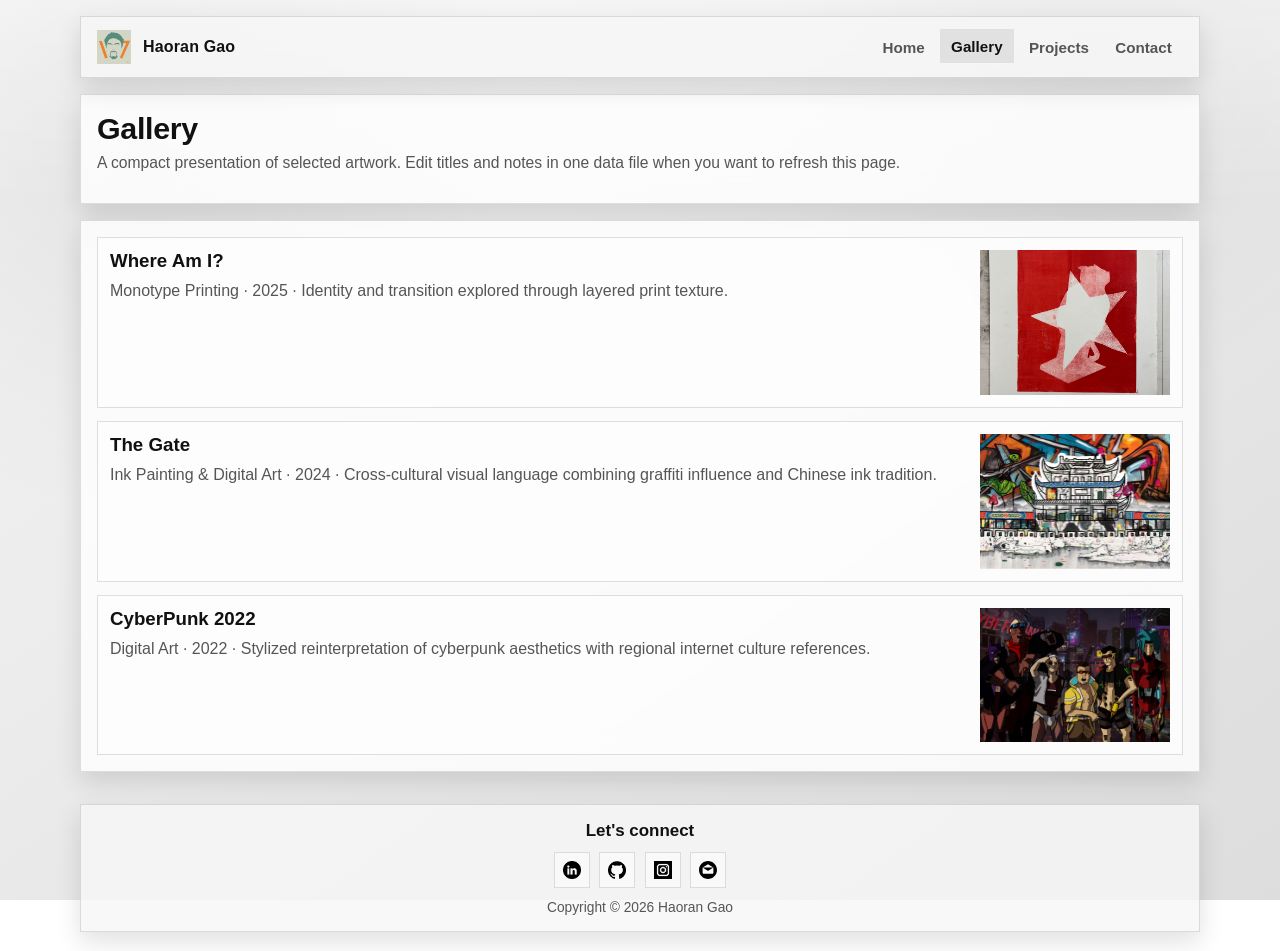
==== commit 7e383336: "Monochrome visual pass with sharper layout" ====
--- a/gallery.html
+++ b/gallery.html
@@ -1,4 +1,4 @@
-<!DOCTYPE html>
+<!doctype html>
 <html lang="en">
   <head>
     <meta charset="UTF-8" />
@@ -12,12 +12,6 @@
     <meta name="robots" content="index, follow" />
     <title>Haoran Gao | Gallery</title>
     <link rel="icon" href="assets/images/favicon.ico" />
-    <link rel="preconnect" href="https://fonts.googleapis.com" />
-    <link rel="preconnect" href="https://fonts.gstatic.com" crossorigin />
-    <link
-      href="https://fonts.googleapis.com/css2?family=Manrope:wght@400;500;600;700;800&family=IBM+Plex+Mono:wght@400;500&display=swap"
-      rel="stylesheet"
-    />
     <link rel="stylesheet" href="CSS/style.css" />
     <script src="js/site-data.js" defer></script>
     <script src="js/script.js" defer></script>
@@ -63,7 +57,9 @@
     <footer class="site-footer glass-panel" id="contact">
       <p class="footer-title">Let's connect</p>
       <div class="social-links" id="social-links"></div>
-      <p class="copyright">Copyright © <span id="copyright-year"></span> Haoran Gao</p>
+      <p class="copyright">
+        Copyright © <span id="copyright-year"></span> Haoran Gao
+      </p>
     </footer>
   </body>
 </html>
--- a/CSS/style.css
+++ b/CSS/style.css
@@ -1,16 +1,16 @@
 :root {
-  --bg-0: #0c111b;
-  --bg-1: #121b29;
-  --panel: rgba(16, 23, 36, 0.75);
-  --panel-solid: #141f30;
-  --line: rgba(173, 194, 219, 0.22);
-  --text-0: #ecf2ff;
-  --text-1: #bfd0ea;
-  --accent: #66a8ff;
-  --accent-2: #7de2d1;
-  --radius-lg: 18px;
-  --radius-md: 12px;
-  --shadow: 0 12px 34px rgba(4, 9, 17, 0.38);
+  --bg-0: #f5f5f5;
+  --bg-1: #dddddd;
+  --panel: rgba(255, 255, 255, 0.8);
+  --panel-solid: #f7f7f7;
+  --line: rgba(0, 0, 0, 0.12);
+  --text-0: #111111;
+  --text-1: #555555;
+  --accent: #222222;
+  --accent-2: #666666;
+  --radius-lg: 0px; /* Restore to ~18px if you want rounded display boxes again. */
+  --radius-md: 0px; /* Restore to ~14px if you want subtle card rounding again. */
+  --shadow: 0 10px 24px rgba(0, 0, 0, 0.12);
   --max-width: 1120px;
 }
 
@@ -22,22 +22,40 @@
 body {
   margin: 0;
   padding: 0;
+}
+
+html {
+  scroll-behavior: smooth;
 }
 
 body {
   min-height: 100vh;
   color: var(--text-0);
-  font-family: "Manrope", "Segoe UI", sans-serif;
+  font-family: -apple-system, BlinkMacSystemFont, "Segoe UI", Helvetica, Arial,
+    sans-serif;
   background:
-    radial-gradient(circle at 12% 20%, rgba(102, 168, 255, 0.2), transparent 42%),
-    radial-gradient(circle at 86% 8%, rgba(125, 226, 209, 0.14), transparent 34%),
+    radial-gradient(circle at 10% 14%, rgba(0, 0, 0, 0.06), transparent 28%),
+    radial-gradient(circle at 84% 10%, rgba(0, 0, 0, 0.04), transparent 24%),
     linear-gradient(145deg, var(--bg-0), var(--bg-1));
   background-attachment: fixed;
+}
+
+body::before {
+  content: "";
+  position: fixed;
+  inset: 0;
+  pointer-events: none;
+  background: linear-gradient(180deg, rgba(255, 255, 255, 0.34), transparent 24%);
 }
 
 a {
   color: inherit;
   text-decoration: none;
+}
+
+img {
+  display: block;
+  max-width: 100%;
 }
 
 .page-shell {
@@ -54,18 +72,46 @@
   box-shadow: var(--shadow);
 }
 
+@keyframes fadeUp {
+  from {
+    opacity: 0;
+    transform: translateY(12px);
+  }
+
+  to {
+    opacity: 1;
+    transform: translateY(0);
+  }
+}
+
+.page-shell > * {
+  animation: fadeUp 0.45s ease both;
+}
+
+.page-shell > *:nth-child(2) {
+  animation-delay: 0.04s;
+}
+
+.page-shell > *:nth-child(3) {
+  animation-delay: 0.08s;
+}
+
+.page-shell > *:nth-child(4) {
+  animation-delay: 0.12s;
+}
+
 .site-header {
   width: min(100% - 2rem, var(--max-width));
   margin: 1rem auto;
   padding: 0.8rem 1rem;
-  background: rgba(14, 22, 34, 0.85);
+  background: rgba(247, 247, 247, 0.82);
   display: flex;
   align-items: center;
   gap: 0.8rem;
   position: sticky;
   top: 0.7rem;
   z-index: 10;
-  backdrop-filter: blur(10px);
+  backdrop-filter: blur(16px);
 }
 
 .brand {
@@ -74,13 +120,13 @@
   gap: 0.75rem;
   font-weight: 800;
   font-size: 1rem;
-  letter-spacing: 0.03em;
+  letter-spacing: 0.01em;
 }
 
 .brand img {
   width: 34px;
   height: 34px;
-  border-radius: 50%;
+  border-radius: 0;
   object-fit: cover;
 }
 
@@ -94,23 +140,27 @@
 .nav-link {
   color: var(--text-1);
   padding: 0.55rem 0.7rem;
-  border-radius: 8px;
+  border-radius: 0;
   font-size: 0.95rem;
   font-weight: 600;
+  transition: transform 0.2s ease, background 0.2s ease, color 0.2s ease;
 }
 
 .nav-link:hover,
 .nav-link.active {
   color: var(--text-0);
-  background: rgba(102, 168, 255, 0.2);
+  background: rgba(0, 0, 0, 0.08);
+  transform: translateY(-1px);
 }
 
 .hamburger {
   display: none;
-  border: 0;
-  background: transparent;
-  padding: 0.3rem;
+  border: 1px solid var(--line);
+  background: rgba(255, 255, 255, 0.68);
+  padding: 0.55rem 0.6rem;
   cursor: pointer;
+  box-shadow: 0 8px 18px rgba(0, 0, 0, 0.12);
+  border-radius: 10px; /* Keep this slightly rounded if you want the toggle to feel less harsh. */
 }
 
 .hamburger span {
@@ -125,7 +175,7 @@
 .panel {
   background: var(--panel);
   padding: 1rem;
-  backdrop-filter: blur(6px);
+  backdrop-filter: blur(18px);
 }
 
 .section-head {
@@ -136,6 +186,7 @@
 .section-head h2 {
   margin: 0;
   font-size: clamp(1.25rem, 2.5vw, 1.9rem);
+  letter-spacing: -0.01em;
 }
 
 .section-head p {
@@ -155,22 +206,25 @@
   width: 100%;
   max-height: 420px;
   object-fit: cover;
-  border-radius: var(--radius-md);
+  border-radius: 0;
+  box-shadow: 0 14px 30px rgba(0, 0, 0, 0.12);
 }
 
 .kicker {
-  font-family: "IBM Plex Mono", monospace;
+  font-family: ui-monospace, SFMono-Regular, Menlo, Monaco, Consolas,
+    "Liberation Mono", "Courier New", monospace;
   text-transform: uppercase;
   letter-spacing: 0.08em;
   color: var(--accent-2);
-  font-size: 0.8rem;
+  font-size: 0.77rem;
   margin-bottom: 0.5rem;
 }
 
 .hero h1 {
   margin: 0;
-  line-height: 1.15;
-  font-size: clamp(1.6rem, 5vw, 2.6rem);
+  line-height: 1.1;
+  font-size: clamp(1.7rem, 5vw, 2.7rem);
+  letter-spacing: -0.03em;
 }
 
 .hero p {
@@ -186,10 +240,10 @@
 }
 
 .tag {
-  background: rgba(102, 168, 255, 0.16);
-  border: 1px solid rgba(102, 168, 255, 0.38);
+  background: rgba(0, 0, 0, 0.06);
+  border: 1px solid rgba(0, 0, 0, 0.12);
   padding: 0.35rem 0.65rem;
-  border-radius: 999px;
+  border-radius: 0;
   font-size: 0.82rem;
   font-weight: 600;
 }
@@ -206,19 +260,25 @@
   align-items: center;
   justify-content: center;
   padding: 0.58rem 0.95rem;
-  border-radius: 9px;
+  border-radius: 0;
   border: 1px solid transparent;
   font-weight: 700;
   font-size: 0.92rem;
+  transition: transform 0.2s ease, box-shadow 0.2s ease, background 0.2s ease;
+}
+
+.btn:hover {
+  transform: translateY(-1px);
+  box-shadow: 0 10px 18px rgba(0, 0, 0, 0.08);
 }
 
 .btn-primary {
-  background: linear-gradient(120deg, var(--accent), #4c8dff);
-  color: #09101e;
+  background: var(--accent);
+  color: #ffffff;
 }
 
 .btn-secondary {
-  background: rgba(255, 255, 255, 0.02);
+  background: rgba(255, 255, 255, 0.45);
   border-color: var(--line);
   color: var(--text-0);
 }
@@ -228,7 +288,8 @@
   margin: 0 auto;
   text-align: center;
   color: var(--text-1);
-  font-family: "IBM Plex Mono", monospace;
+  font-family: ui-monospace, SFMono-Regular, Menlo, Monaco, Consolas,
+    "Liberation Mono", "Courier New", monospace;
   font-size: 0.92rem;
 }
 
@@ -243,11 +304,44 @@
   gap: 0.85rem;
 }
 
+.card-strip {
+  display: grid;
+  grid-auto-flow: column;
+  grid-auto-columns: minmax(250px, 320px);
+  overflow-x: auto;
+  overflow-y: hidden;
+  gap: 0.85rem;
+  padding-bottom: 0.25rem;
+  scroll-snap-type: x proximity;
+  scroll-behavior: smooth;
+}
+
+.card-strip .card {
+  scroll-snap-align: start;
+}
+
+.card-strip::-webkit-scrollbar {
+  height: 8px;
+}
+
+.card-strip::-webkit-scrollbar-thumb {
+  background: rgba(0, 0, 0, 0.18);
+  border-radius: 99px;
+}
+
 .card {
-  background: rgba(255, 255, 255, 0.025);
+  background: rgba(255, 255, 255, 0.45);
   border: 1px solid var(--line);
-  border-radius: var(--radius-md);
+  border-radius: 0;
   overflow: hidden;
+  transition: transform 0.22s ease, box-shadow 0.22s ease, border-color 0.22s ease;
+}
+
+.card:hover,
+.stack-item:hover,
+.journal-item:hover {
+  transform: translateY(-3px);
+  box-shadow: 0 16px 32px rgba(0, 0, 0, 0.12);
 }
 
 .card img {
@@ -258,12 +352,13 @@
 }
 
 .card-body {
-  padding: 0.8rem;
+  padding: 0.85rem;
 }
 
 .card-meta {
   color: var(--accent-2);
-  font-family: "IBM Plex Mono", monospace;
+  font-family: ui-monospace, SFMono-Regular, Menlo, Monaco, Consolas,
+    "Liberation Mono", "Courier New", monospace;
   font-size: 0.75rem;
   margin-bottom: 0.45rem;
 }
@@ -290,10 +385,11 @@
   display: grid;
   grid-template-columns: minmax(0, 1fr) 190px;
   gap: 0.75rem;
-  background: rgba(255, 255, 255, 0.025);
+  background: rgba(255, 255, 255, 0.45);
   border: 1px solid var(--line);
-  border-radius: var(--radius-md);
+  border-radius: 0;
   padding: 0.75rem;
+  transition: transform 0.22s ease, box-shadow 0.22s ease, border-color 0.22s ease;
 }
 
 .stack-item img {
@@ -302,7 +398,7 @@
   min-height: 120px;
   max-height: 145px;
   object-fit: cover;
-  border-radius: 10px;
+  border-radius: 0;
 }
 
 .stack-item h3 {
@@ -328,20 +424,22 @@
 }
 
 .journal-scroll::-webkit-scrollbar-thumb {
-  background: rgba(102, 168, 255, 0.32);
+  background: rgba(0, 0, 0, 0.18);
   border-radius: 99px;
 }
 
 .journal-item {
   border: 1px solid var(--line);
-  border-radius: 10px;
-  background: rgba(255, 255, 255, 0.02);
+  border-radius: 0;
+  background: rgba(255, 255, 255, 0.45);
   padding: 0.75rem;
+  transition: transform 0.22s ease, box-shadow 0.22s ease, border-color 0.22s ease;
 }
 
 .journal-item .date {
   color: var(--accent-2);
-  font-family: "IBM Plex Mono", monospace;
+  font-family: ui-monospace, SFMono-Regular, Menlo, Monaco, Consolas,
+    "Liberation Mono", "Courier New", monospace;
   font-size: 0.75rem;
 }
 
@@ -359,7 +457,7 @@
   width: min(100% - 2rem, var(--max-width));
   margin: 0 auto 1.2rem;
   padding: 1rem;
-  background: rgba(14, 22, 34, 0.85);
+  background: rgba(247, 247, 247, 0.82);
   text-align: center;
 }
 
@@ -383,9 +481,9 @@
   display: inline-flex;
   align-items: center;
   justify-content: center;
-  border-radius: 50%;
+  border-radius: 0;
   border: 1px solid var(--line);
-  background: rgba(255, 255, 255, 0.02);
+  background: rgba(255, 255, 255, 0.5);
 }
 
 .social-links img {
@@ -403,6 +501,10 @@
 @media (max-width: 980px) {
   .card-grid {
     grid-template-columns: repeat(2, minmax(0, 1fr));
+  }
+
+  .card-strip {
+    grid-auto-columns: minmax(240px, 280px);
   }
 
   .hero {
@@ -433,9 +535,9 @@
     margin-left: 0;
     flex-direction: column;
     align-items: stretch;
-    background: var(--panel-solid);
+    background: rgba(247, 247, 247, 0.96);
     border: 1px solid var(--line);
-    border-radius: 12px;
+    border-radius: 0;
     padding: 0.35rem;
   }
 
@@ -454,4 +556,19 @@
   .stack-item img {
     max-height: 220px;
   }
-}
+
+  .card-strip {
+    grid-auto-columns: minmax(220px, 80vw);
+  }
+}
+
+@media (prefers-reduced-motion: reduce) {
+  *,
+  *::before,
+  *::after {
+    animation-duration: 0.01ms !important;
+    animation-iteration-count: 1 !important;
+    transition-duration: 0.01ms !important;
+    scroll-behavior: auto !important;
+  }
+}
